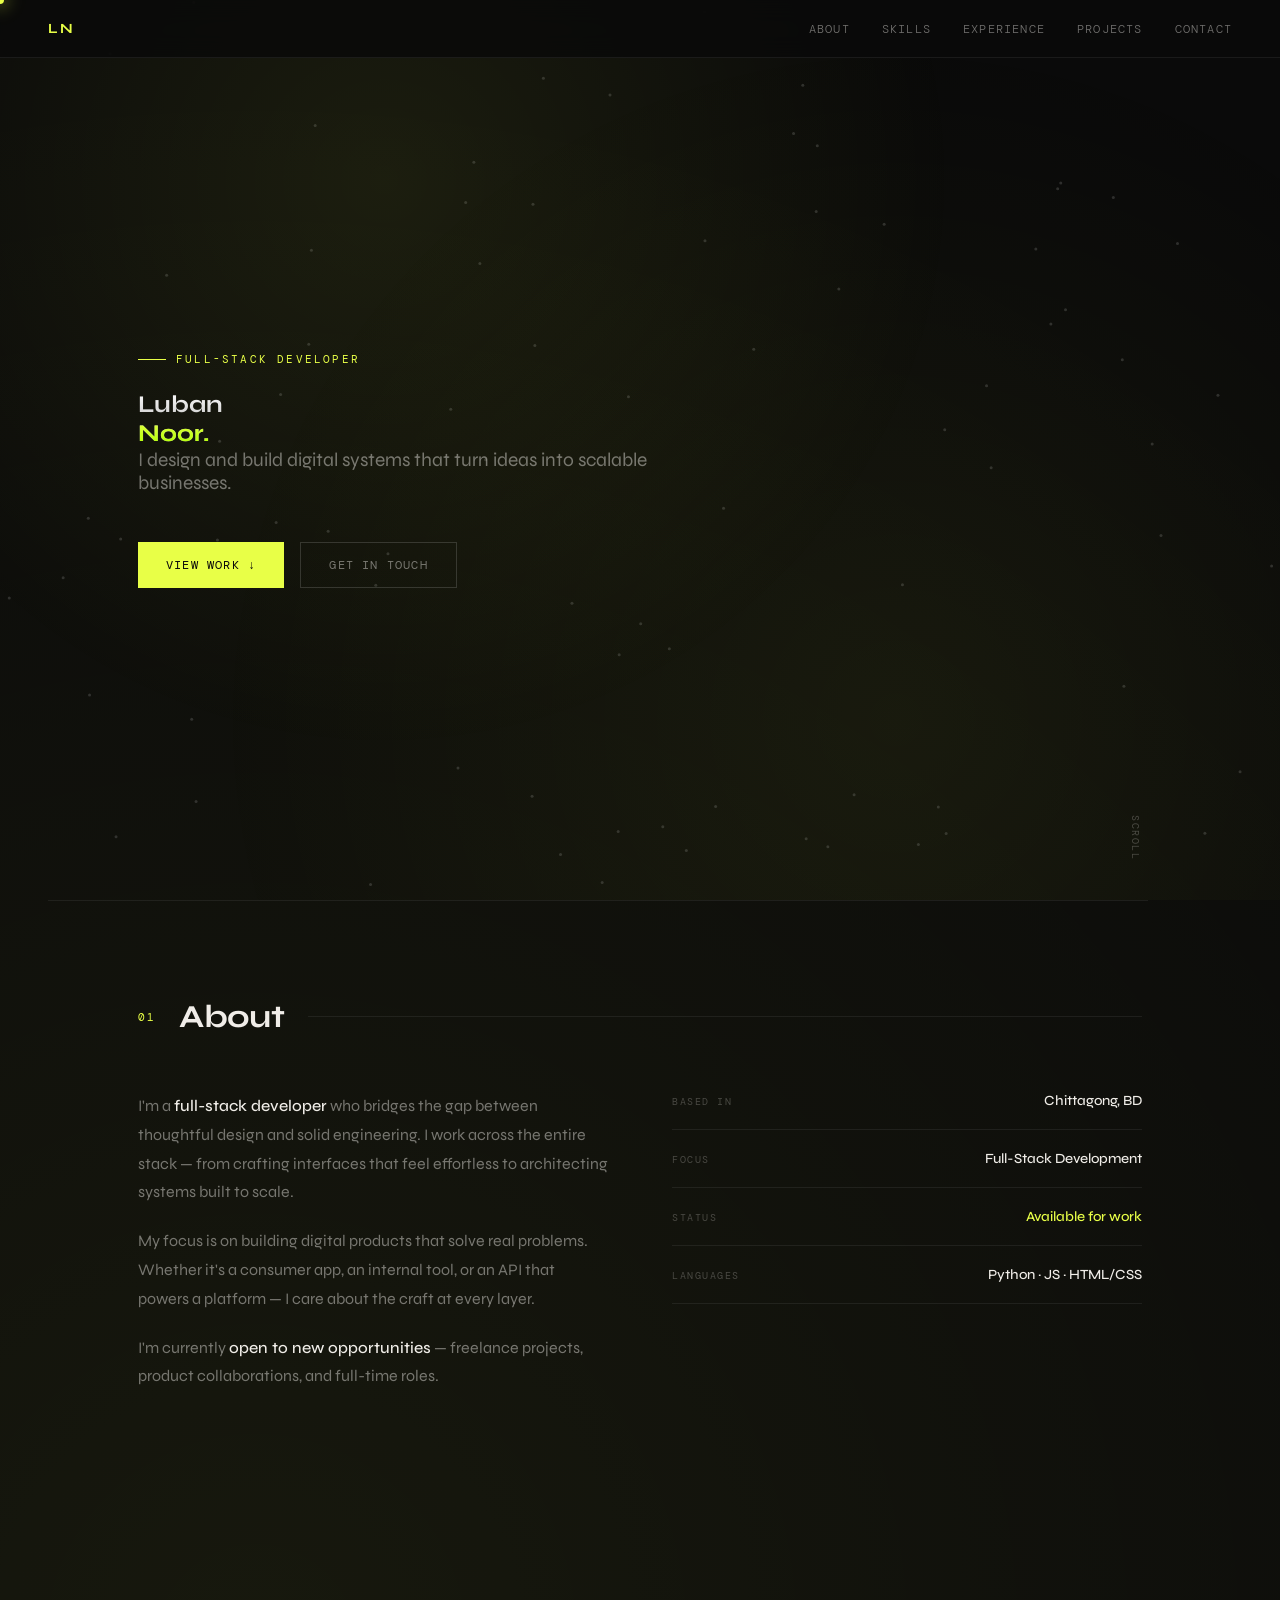
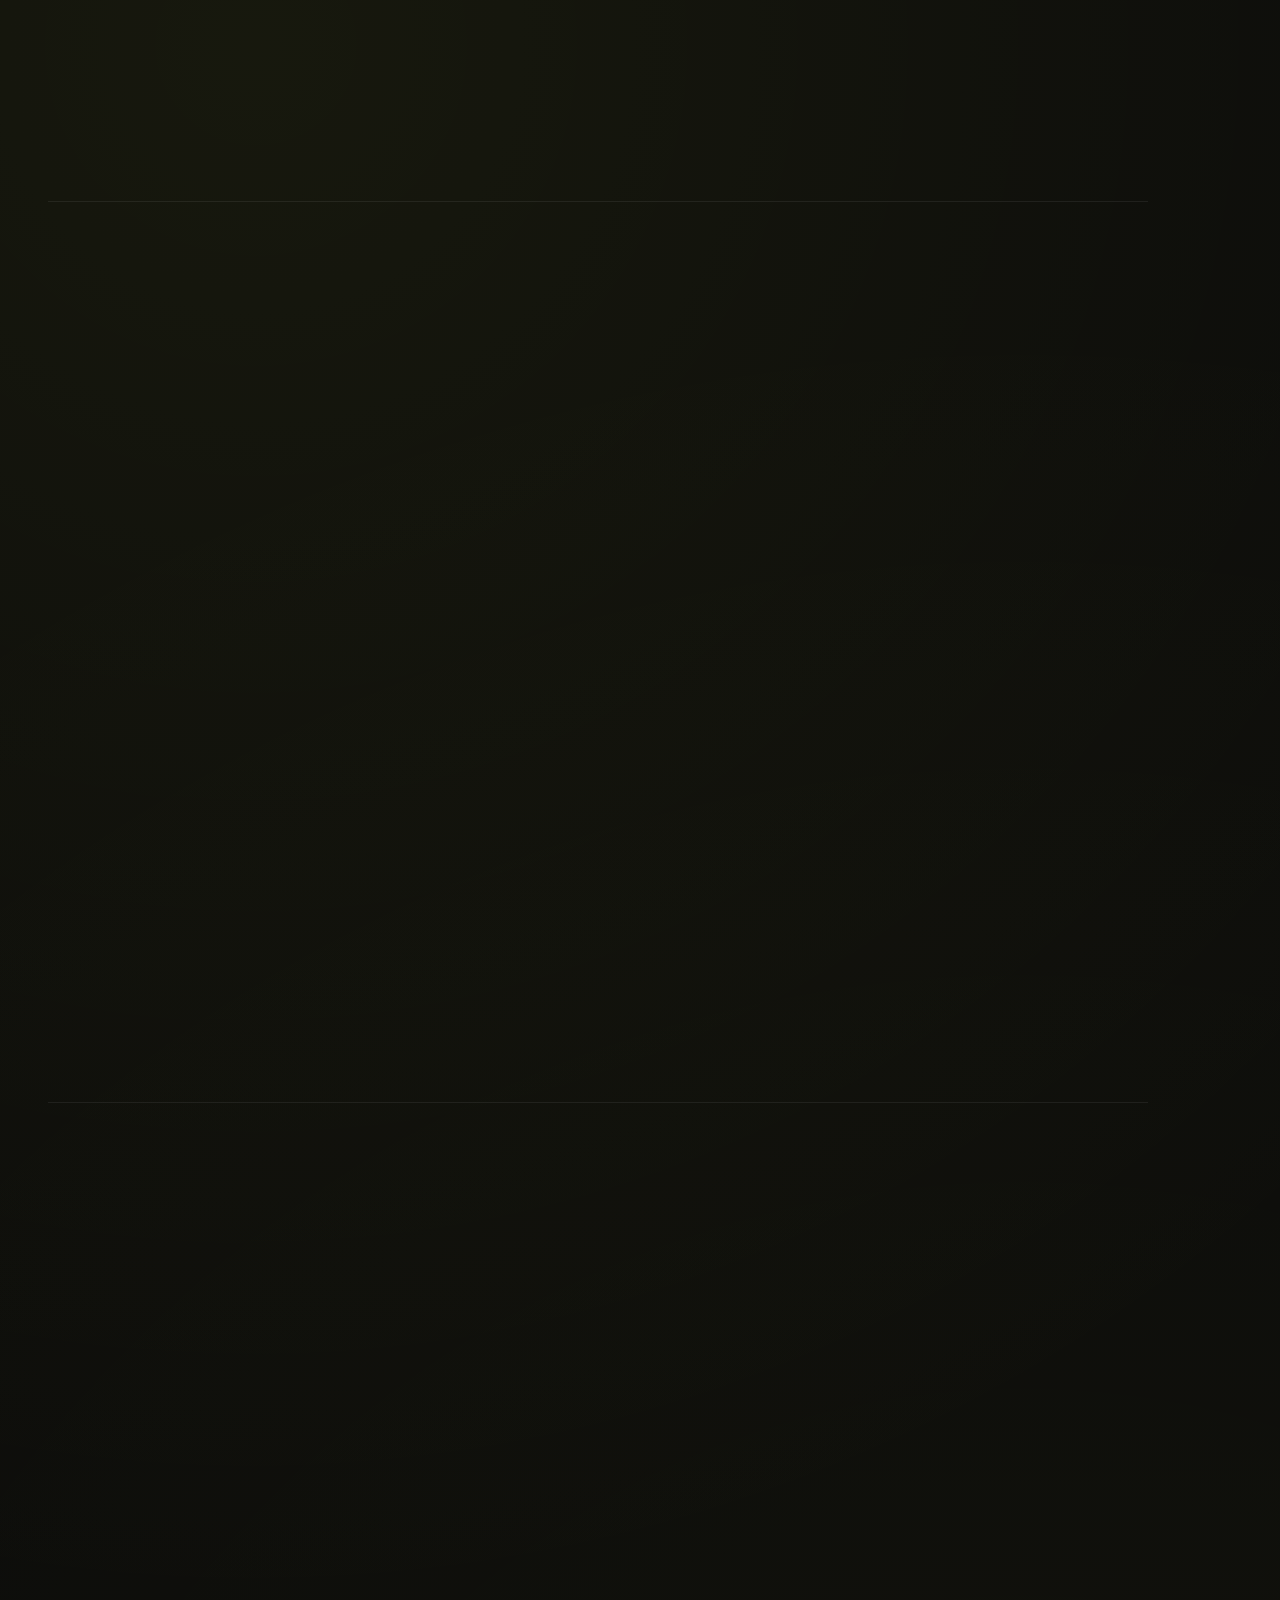
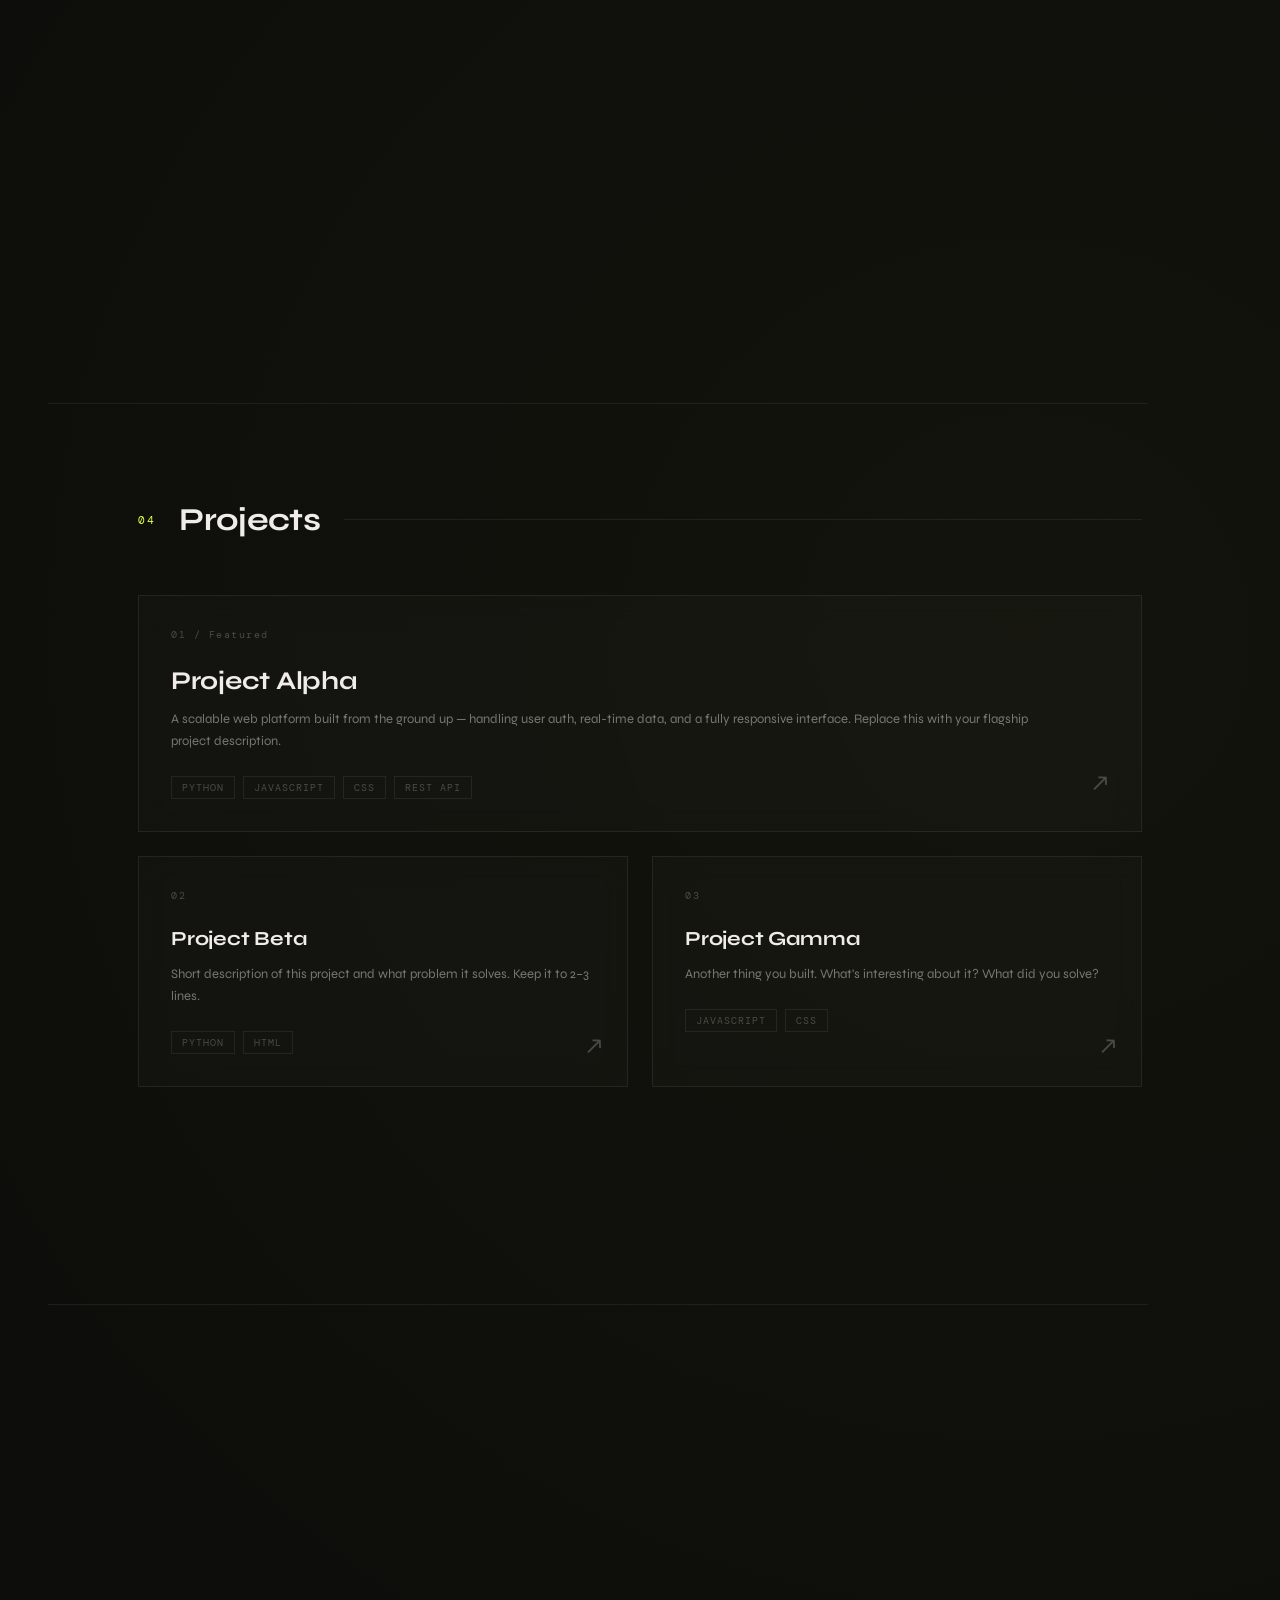
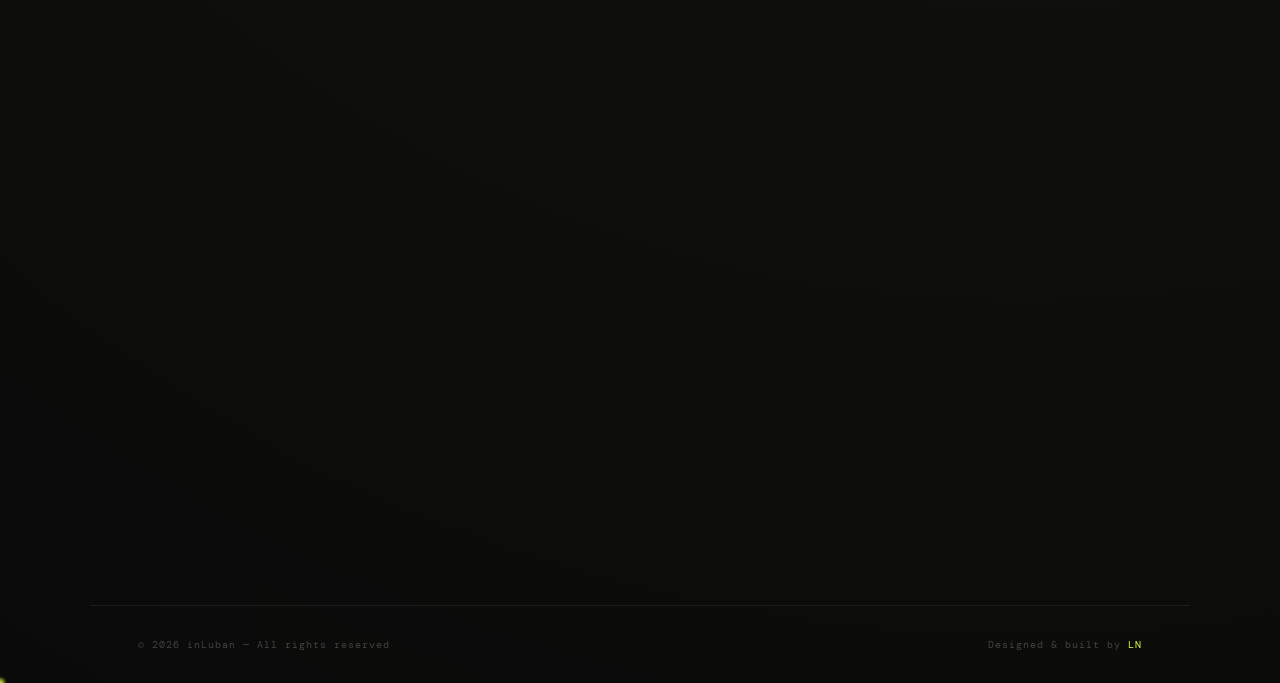
==== index.html @ 80680209 "Update index.html" ====
<!DOCTYPE html>
<html lang="en">
<head>
<meta charset="UTF-8" />
<meta name="viewport" content="width=device-width, initial-scale=1.0"/>
<title>Luban Noor — Full-Stack Developer</title>
<link href="https://fonts.googleapis.com/css2?family=Syne:wght@400;500;700;800&family=DM+Mono:wght@300;400&display=swap" rel="stylesheet"/>
<link rel="stylesheet" href="style.css"/>
</head>
<body>

<div id="loader">
<div class="loader-text">LUBAN</div>
</div>

<div class="bg-layer layer-1"></div>
<div class="bg-layer layer-2"></div>
<canvas id="bg-canvas"></canvas>

<div class="scroll-bar"></div>
 
<div class="cursor-dot" id="cursor"></div>
<div class="cursor-ring" id="cursor-ring"></div>

<audio id="hover-sound" src="hover.mp3" preload="auto"></audio>
 
<nav>
  <div class="nav-logo">LN</div>
  <div class="nav-links">
    <a href="#about">About</a>
    <a href="#skills">Skills</a>
    <a href="#experience">Experience</a>
    <a href="#projects">Projects</a>
    <a href="#contact">Contact</a>
  </div>
</nav>
 
<!-- HERO -->
<section id="hero">
  <div class="hero-tag">Full-Stack Developer</div>
  <h1 class="hero-name">Luban<br/><span>Noor.</span></h1>
  <p class="hero-bio">I design and build digital systems that turn ideas into scalable businesses.</p>
  <div class="hero-ctas">
    <a href="#projects" class="btn-primary">View Work ↓</a>
    <a href="#contact" class="btn-ghost">Get in Touch</a>
  </div>
  <div class="hero-scroll">Scroll</div>
</section>
 
<div class="divider"></div>
 
<!-- ABOUT -->
<section id="about">
  <div class="sec-header">
    <span class="sec-num">01</span>
    <h2 class="sec-title">About</h2>
    <div class="sec-line"></div>
  </div>
  <div class="about-grid">
    <div class="about-text">
      <p>I'm a <strong>full-stack developer</strong> who bridges the gap between thoughtful design and solid engineering. I work across the entire stack — from crafting interfaces that feel effortless to architecting systems built to scale.</p>
      <p>My focus is on building digital products that solve real problems. Whether it's a consumer app, an internal tool, or an API that powers a platform — I care about the craft at every layer.</p>
      <p>I'm currently <strong>open to new opportunities</strong> — freelance projects, product collaborations, and full-time roles.</p>
    </div>
    <div class="about-facts">
      <div class="fact-row">
        <span class="fact-label">Based in</span>
        <span class="fact-value">Chittagong, BD</span>
      </div>
      <div class="fact-row">
        <span class="fact-label">Focus</span>
        <span class="fact-value">Full-Stack Development</span>
      </div>
      <div class="fact-row">
        <span class="fact-label">Status</span>
        <span class="fact-value accent">Available for work</span>
      </div>
      <div class="fact-row">
        <span class="fact-label">Languages</span>
        <span class="fact-value">Python · JS · HTML/CSS</span>
      </div>
    </div>
  </div>
</section>
 
<div class="divider"></div>
 
<!-- SKILLS -->
<section id="skills">
  <div class="sec-header">
    <span class="sec-num">02</span>
    <h2 class="sec-title">Skills</h2>
    <div class="sec-line"></div>
  </div>
  <div class="skills-grid">
    <div class="skill-card">
      <div class="skill-icon">01 / lang</div>
      <div class="skill-name">Python</div>
      <div class="skill-desc">Backend systems, automation, data pipelines, APIs, scripting</div>
    </div>
    <div class="skill-card">
      <div class="skill-icon">02 / lang</div>
      <div class="skill-name">JavaScript</div>
      <div class="skill-desc">Dynamic interfaces, async logic, Node.js, browser APIs</div>
    </div>
    <div class="skill-card">
      <div class="skill-icon">03 / markup</div>
      <div class="skill-name">HTML</div>
      <div class="skill-desc">Semantic structure, accessibility, standards-compliant markup</div>
    </div>
    <div class="skill-card">
      <div class="skill-icon">04 / style</div>
      <div class="skill-name">CSS</div>
      <div class="skill-desc">Layouts, animations, responsive design, design systems</div>
    </div>
  </div>
</section>
 
<div class="divider"></div>
 
<!-- EXPERIENCE -->
<section id="experience">
  <div class="sec-header">
    <span class="sec-num">03</span>
    <h2 class="sec-title">Experience</h2>
    <div class="sec-line"></div>
  </div>
  <div class="exp-list">
    <div class="exp-item">
      <div class="exp-date">2023 — Present</div>
      <div>
        <div class="exp-role">Full-Stack Developer</div>
        <div class="exp-company">Freelance / Independent</div>
        <div class="exp-desc">Designing and building end-to-end web products for clients — from architecture and backend logic to polished front-end interfaces. Delivering scalable systems that power real businesses.</div>
      </div>
    </div>
    <div class="exp-item">
      <div class="exp-date">2024 — Present</div>
      <div>
        <div class="exp-role">Web Developer</div>
        <div class="exp-company">The Sun Gym and Billiard</div>
        <div class="exp-desc">Contributed to web application development, maintained internal tools, and improved system performance. Collaborated cross-functionally with design and product teams.</div>
      </div>
    </div>
    <div class="exp-item">
      <div class="exp-date">2023 — 2024</div>
      <div>
        <div class="exp-role">Intern — Web Development</div>
        <div class="exp-company">IT Career Solution</div>
        <div class="exp-desc">Learned the fundamentals of shipping production code. Built UI components, fixed bugs, and participated in code reviews.</div>
      </div>
    </div>
  </div>
</section>
 
<div class="divider"></div>
 
<!-- PROJECTS -->
<section id="projects">
  <div class="sec-header">
    <span class="sec-num">04</span>
    <h2 class="sec-title">Projects</h2>
    <div class="sec-line"></div>
  </div>
  <div class="projects-grid">
    <div class="project-card featured">
      <div>
        <div class="project-num">01 / Featured</div>
        <div class="project-name">Project Alpha</div>
        <div class="project-desc">A scalable web platform built from the ground up — handling user auth, real-time data, and a fully responsive interface. Replace this with your flagship project description.</div>
        <div class="project-tags">
          <span class="tag">Python</span>
          <span class="tag">JavaScript</span>
          <span class="tag">CSS</span>
          <span class="tag">REST API</span>
        </div>
      </div>
      <div class="project-arrow">↗</div>
    </div>
    <div class="project-card">
      <div class="project-num">02</div>
      <div class="project-name">Project Beta</div>
      <div class="project-desc">Short description of this project and what problem it solves. Keep it to 2–3 lines.</div>
      <div class="project-tags">
        <span class="tag">Python</span>
        <span class="tag">HTML</span>
      </div>
      <div class="project-arrow bottom-right">↗</div>
    </div>
    <div class="project-card">
      <div class="project-num">03</div>
      <div class="project-name">Project Gamma</div>
      <div class="project-desc">Another thing you built. What's interesting about it? What did you solve?</div>
      <div class="project-tags">
        <span class="tag">JavaScript</span>
        <span class="tag">CSS</span>
      </div>
      <div class="project-arrow bottom-right">↗</div>
    </div>
  </div>
</section>
 
<div class="divider"></div>
 
<!-- CONTACT -->
<section id="contact">
  <div class="sec-header">
    <span class="sec-num">05</span>
    <h2 class="sec-title">Contact</h2>
    <div class="sec-line"></div>
  </div>
  <div class="contact-inner">
    <div class="contact-heading">
      Let's build<br/>something<br/><span>real.</span>
    </div>
    <div class="contact-links">
      <a href="mailto:luban@email.com" class="contact-link">
        <div>
          <div class="contact-link-label">Email</div>
          <div class="contact-link-val">lubanmac@gmail.com</div>
        </div>
        <span class="contact-link-arrow">↗</span>
      </a>
      <a href="#" class="contact-link">
        <div>
          <div class="contact-link-label">GitHub</div>
          <div class="contact-link-val">github.com/imluban</div>
        </div>
        <span class="contact-link-arrow">↗</span>
      </a>
      <a href="#" class="contact-link">
        <div>
          <div class="contact-link-label">LinkedIn</div>
          <div class="contact-link-val">linkedin.com/in/lubannoor</div>
        </div>
        <span class="contact-link-arrow">↗</span>
      </a>
    </div>
  </div>
</section>
 
<footer>
  <div class="footer-copy">© 2026 inLuban — All rights reserved</div>
  <div class="footer-right">Designed & built by <span>LN</span></div>
</footer>

 <script src="script.js"></script>
 
</body>
</html>
---- style.css ----
/* ============================================================
   LUBAN NOOR — PORTFOLIO STYLESHEET
   Link this file as: <link rel="stylesheet" href="style.css"/>
   ============================================================ */
 
/* ROOT VARIABLES */
:root {
  --bg: #0a0a0a;
  --surface: #111111;
  --border: rgba(255, 255, 255, 0.07);
  --border-bright: rgba(255, 255, 255, 0.15);
  --accent: #e8ff47;
  --accent-dim: rgba(232, 255, 71, 0.12);
  --text: #f0ede8;
  --text-muted: rgba(240, 237, 232, 0.45);
  --text-dim: rgba(240, 237, 232, 0.25);
}
 
/* RESET */
*, *::before, *::after {
  box-sizing: border-box;
  margin: 0;
  padding: 0;
}
 
html {
  scroll-behavior: smooth;
  scroll-snap-type: y mandatory;
}

section {
  scroll-snap-align: start;
  min-height: 100vh;
}

body::before {
  content: '';
  position: fixed;
  inset: 0;
  background: url('https://grainy-gradients.vercel.app/noise.svg');
  opacity: 0.04;
  pointer-events: none;
  z-index: 1;
}
 
body {
  background: radial-gradient(circle at 20% 30%, rgba(232,255,71,0.06), transparent 40%),
              radial-gradient(circle at 80% 70%, rgba(232,255,71,0.04), transparent 50%),
              #0a0a0a;
  color: var(--text);
  font-family: 'Syne', sans-serif;
  font-size: 16px;
  min-height: 100vh;
  overflow-x: hidden;
}

.bg-layer {
  position: fixed;
  inset: 0;
  pointer-events: none;
  z-index: 0;
}

.layer-1 {
  background: radial-gradient(circle at 30% 20%, rgba(232,255,71,0.08), transparent 50%);
}

.layer-2 {
  background: radial-gradient(circle at 70% 80%, rgba(232,255,71,0.05), transparent 60%);
}

#bg-canvas {
  position: fixed;
  top: 0;
  left: 0;
  width: 100%;
  height: 100%;
  z-index: -1;
}
 
/* ============================================================
   NAVIGATION
   ============================================================ */
nav {
  position: fixed;
  top: 0; left: 0; right: 0;
  z-index: 100;
  display: flex;
  justify-content: space-between;
  align-items: center;
  padding: 1.25rem 3rem;
  border-bottom: 1px solid var(--border);
  background: rgba(10, 10, 10, 0.85);
  backdrop-filter: blur(12px);
}
 
.nav-logo {
  font-size: 14px;
  font-weight: 700;
  letter-spacing: 0.12em;
  text-transform: uppercase;
  color: var(--accent);
}
 
.nav-links {
  display: flex;
  gap: 2rem;
}
 
.nav-links a {
  font-family: 'DM Mono', monospace;
  font-size: 12px;
  font-weight: 300;
  letter-spacing: 0.1em;
  color: var(--text-muted);
  text-decoration: none;
  text-transform: uppercase;
  transition: color 0.2s;
}
 
.nav-links a:hover {
  color: var(--text);
}
 
/* ============================================================
   LAYOUT UTILITIES
   ============================================================ */
section {
  max-width: 1100px;
  margin: 0 auto;
  padding: 0 3rem;
}
 
.divider {
  max-width: 1100px;
  margin: 0 auto;
  height: 1px;
  background: var(--border);
  margin-left: 3rem;
  margin-right: 3rem;
}
 
/* ============================================================
   SECTION HEADERS
   ============================================================ */
.sec-header {
  display: flex;
  align-items: center;
  gap: 1.5rem;
  margin-bottom: 3.5rem;
  padding-top: 6rem;
}
 
.sec-num {
  font-family: 'DM Mono', monospace;
  font-size: 11px;
  color: var(--accent);
  letter-spacing: 0.15em;
}
 
.sec-title {
  font-size: 2rem;
  font-weight: 700;
  letter-spacing: -0.02em;
}
 
.sec-line {
  flex: 1;
  height: 1px;
  background: var(--border);
}
 
/* ============================================================
   HERO
   ============================================================ */
#hero {
  padding-top: 140px;
  padding-bottom: 100px;
  min-height: 100vh;
  display: flex;
  flex-direction: column;
  justify-content: center;
  position: relative;
  animation: heroFloat 6s ease-in-out infinite;
}
@keyframes heroFloat {
  0%, 100% { transform: translateY(0); }
  50% { transform: translateY(-10px); }
}
 
.hero-tag {
  font-family: 'DM Mono', monospace;
  font-size: 11px;
  letter-spacing: 0.2em;
  color: var(--accent);
  text-transform: uppercase;
  margin-bottom: 1.5rem;
  display: flex;
  align-items: center;
  gap: 10px;
}
 
.hero-tag::before {
  content: '';
  display: inline-block;
  width: 28px;
  height: 1px;
  background: var(--accent);
}
 
.hero-name {
  background: linear-gradient(180deg, #ffffff 0%, #999999 100%);
  -webkit-background-clip: text;
  -webkit-text-fill-color: transparent;
}

.hero-name span {
  background: linear-gradient(180deg, var(--accent), #aaff00);
  -webkit-background-clip: text;
  -webkit-text-fill-color: transparent;
}
 
.hero-bio {
  font-size: clamp(1rem, 2vw, 1.2rem);
  color: var(--text-muted);
  max-width: 540px;
  font-weight: 400;
  margin-bottom: 3rem;
}
 
.hero-ctas {
  display: flex;
  gap: 1rem;
  flex-wrap: wrap;
}
 
.btn-primary {
  display: inline-flex;
  align-items: center;
  gap: 8px;
  background: var(--accent);
  color: #0a0a0a;
  font-family: 'DM Mono', monospace;
  font-size: 12px;
  font-weight: 400;
  letter-spacing: 0.1em;
  text-transform: uppercase;
  text-decoration: none;
  padding: 0.85rem 1.75rem;
  border: none;
  cursor: pointer;
  transition: opacity 0.2s;
  position: relative;
  overflow: hidden;
}

.btn-primary::before {
  content: '';
  position: absolute;
  inset: 0;
  background: linear-gradient(120deg, transparent, rgba(255,255,255,0.4), transparent);
  transform: translateX(-100%);
  transition: transform 0.4s ease;
}

.btn-primary:hover::before {
  transform: translateX(100%);
}
 
.btn-primary:hover {
  opacity: 0.88;
  transform: scale(1.05);
}
 
.btn-ghost {
  display: inline-flex;
  align-items: center;
  gap: 8px;
  background: transparent;
  color: var(--text-muted);
  font-family: 'DM Mono', monospace;
  font-size: 12px;
  letter-spacing: 0.1em;
  text-transform: uppercase;
  text-decoration: none;
  padding: 0.85rem 1.75rem;
  border: 1px solid var(--border-bright);
  cursor: pointer;
  transition: all 0.2s;
}
 
.btn-ghost:hover {
  color: var(--text);
  border-color: rgba(255, 255, 255, 0.3);
  transform: scale(1.05);
}
 
.hero-scroll {
  position: absolute;
  bottom: 2.5rem;
  right: 3rem;
  font-family: 'DM Mono', monospace;
  font-size: 10px;
  letter-spacing: 0.15em;
  text-transform: uppercase;
  color: var(--text-dim);
  writing-mode: vertical-rl;
}

.scroll-bar {
  position: fixed;
  top: 0;
  left: 0;
  height: 2px;
  width: 0%;
  background: var(--accent);
  z-index: 9999;
}
 
/* ============================================================
   ABOUT
   ============================================================ */
#about {
  padding-bottom: 6rem;
}
 
.about-grid {
  display: grid;
  grid-template-columns: 1fr 1fr;
  gap: 4rem;
  align-items: start;
}
 
.about-text p {
  color: var(--text-muted);
  font-size: 1rem;
  margin-bottom: 1.25rem;
  line-height: 1.8;
}
 
.about-text p strong {
  color: var(--text);
  font-weight: 500;
}
 
.about-facts {
  display: flex;
  flex-direction: column;
  gap: 1.25rem;
}
 
.fact-row {
  display: flex;
  justify-content: space-between;
  align-items: baseline;
  padding-bottom: 1.25rem;
  border-bottom: 1px solid var(--border);
}
 
.fact-label {
  font-family: 'DM Mono', monospace;
  font-size: 10px;
  letter-spacing: 0.15em;
  text-transform: uppercase;
  color: var(--text-dim);
}
 
.fact-value {
  font-size: 14px;
  font-weight: 500;
  color: var(--text);
}
 
.fact-value.accent {
  color: var(--accent);
}
 
/* ============================================================
   SKILLS
   ============================================================ */
#skills {
  padding-bottom: 6rem;
}
 
.skills-grid {
  display: grid;
  grid-template-columns: repeat(auto-fit, minmax(200px, 1fr));
  gap: 1px;
  border: 1px solid var(--border);
}
 
.skill-card {
  padding: 2rem 1.75rem;
  background: rgba(255, 255, 255, 0.02);
  backdrop-filter: blur(12px);
  border: 1px solid rgba(255,255,255,0.08);
  position: relative;
  overflow: hidden;
  transition: background 0.25s;
}
 
.skill-card::before {
  content: '';
  position: absolute;
  top: 0; left: 0; right: 0;
  height: 2px;
  background: var(--accent);
  transform: scaleX(0);
  transform-origin: left;
  transition: transform 0.3s ease;
}
 
.skill-card:hover {
  background: #161616;
}
 
.skill-card:hover::before {
  transform: scaleX(1);
}
 
.skill-icon {
  font-family: 'DM Mono', monospace;
  font-size: 10px;
  letter-spacing: 0.2em;
  color: var(--accent);
  text-transform: uppercase;
  margin-bottom: 1rem;
}
 
.skill-name {
  font-size: 1.1rem;
  font-weight: 700;
  margin-bottom: 0.5rem;
}
 
.skill-desc {
  font-size: 12px;
  color: var(--text-muted);
  font-family: 'DM Mono', monospace;
  font-weight: 300;
  line-height: 1.6;
}
 
/* ============================================================
   EXPERIENCE
   ============================================================ */
#experience {
  padding-bottom: 6rem;
}
 
.exp-list {
  display: flex;
  flex-direction: column;
}
 
.exp-item {
  display: grid;
  grid-template-columns: 160px 1fr;
  gap: 2rem;
  padding: 2rem 0;
  border-bottom: 1px solid var(--border);
}
 
.exp-item:first-child {
  border-top: 1px solid var(--border);
}
 
.exp-date {
  font-family: 'DM Mono', monospace;
  font-size: 11px;
  color: var(--text-dim);
  letter-spacing: 0.08em;
  padding-top: 4px;
}
 
.exp-role {
  font-size: 1.05rem;
  font-weight: 700;
  margin-bottom: 0.25rem;
}
 
.exp-company {
  font-family: 'DM Mono', monospace;
  font-size: 11px;
  color: var(--accent);
  letter-spacing: 0.1em;
  text-transform: uppercase;
  margin-bottom: 0.75rem;
}
 
.exp-desc {
  font-size: 14px;
  color: var(--text-muted);
  line-height: 1.7;
  max-width: 600px;
}
 
/* ============================================================
   PROJECTS
   ============================================================ */
#projects {
  padding-bottom: 6rem;
}
 
.projects-grid {
  display: grid;
  grid-template-columns: 1fr 1fr;
  gap: 1.5rem;
}
 
.project-card {
  background: rgba(255, 255, 255, 0.02);
  backdrop-filter: blur(12px);
  border: 1px solid rgba(255,255,255,0.08);
  border: 1px solid var(--border);
  padding: 2rem;
  position: relative;
  overflow: hidden;
  transition: border-color 0.25s, transform 0.25s;
  cursor: pointer;
}
 
.project-card:hover {
  border-color: var(--border-bright);
  transform: translateY(-2px);
}
 
.project-card.featured {
  grid-column: span 2;
  display: grid;
  grid-template-columns: 1fr auto;
  gap: 2rem;
  align-items: center;
}
 
.project-num {
  font-family: 'DM Mono', monospace;
  font-size: 10px;
  color: var(--text-dim);
  letter-spacing: 0.15em;
  margin-bottom: 1.5rem;
}
 
.project-name {
  font-size: 1.25rem;
  font-weight: 700;
  margin-bottom: 0.75rem;
  letter-spacing: -0.01em;
}
 
.project-card.featured .project-name {
  font-size: 1.6rem;
}
 
.project-desc {
  font-size: 13px;
  color: var(--text-muted);
  line-height: 1.7;
  margin-bottom: 1.5rem;
}
 
.project-tags {
  display: flex;
  gap: 8px;
  flex-wrap: wrap;
}
 
.tag {
  font-family: 'DM Mono', monospace;
  font-size: 10px;
  letter-spacing: 0.1em;
  text-transform: uppercase;
  color: var(--text-dim);
  border: 1px solid var(--border);
  padding: 4px 10px;
}
 
.project-arrow {
  font-size: 1.5rem;
  color: var(--text-dim);
  align-self: flex-end;
  transition: color 0.2s, transform 0.2s;
}
 
.project-arrow.bottom-right {
  position: absolute;
  bottom: 1.5rem;
  right: 1.5rem;
}
 
.project-card:hover .project-arrow {
  color: var(--accent);
  transform: translate(3px, -3px);
}

.project-card::after,
.skill-card::after {
  content: '';
  position: absolute;
  inset: 0;
  border-radius: inherit;
  pointer-events: none;
  background: linear-gradient(120deg, transparent, rgba(232,255,71,0.15), transparent);
  opacity: 0;
  transition: opacity 0.3s ease;
}

.project-card:hover::after,
.skill-card:hover::after {
  opacity: 1;
}
 
/* ============================================================
   CONTACT
   ============================================================ */
#contact {
  padding-bottom: 8rem;
}
 
.contact-inner {
  border: 1px solid var(--border);
  padding: 4rem;
  display: grid;
  grid-template-columns: 1fr 1fr;
  gap: 3rem;
  align-items: center;
  background: rgba(255, 255, 255, 0.02);
  backdrop-filter: blur(12px);
  border: 1px solid rgba(255,255,255,0.08);
}
 
.contact-heading {
  font-size: clamp(2rem, 4vw, 3.5rem);
  font-weight: 800;
  letter-spacing: -0.03em;
  line-height: 1.1;
}
 
.contact-heading span {
  color: var(--accent);
}
 
.contact-links {
  display: flex;
  flex-direction: column;
  gap: 1rem;
}
 
.contact-link {
  display: flex;
  justify-content: space-between;
  align-items: center;
  padding: 1rem 1.25rem;
  border: 1px solid var(--border);
  text-decoration: none;
  color: var(--text-muted);
  transition: all 0.2s;
}
 
.contact-link:hover {
  border-color: var(--border-bright);
  color: var(--text);
  background: rgba(255, 255, 255, 0.03);
}
 
.contact-link-label {
  font-family: 'DM Mono', monospace;
  font-size: 10px;
  letter-spacing: 0.15em;
  text-transform: uppercase;
  color: var(--text-dim);
}
 
.contact-link-val {
  font-size: 14px;
  font-weight: 500;
  color: var(--text-muted);
}
 
.contact-link:hover .contact-link-val {
  color: var(--text);
}
 
.contact-link-arrow {
  font-size: 14px;
  color: var(--text-dim);
}
 
.contact-link:hover .contact-link-arrow {
  color: var(--accent);
}

.project-card,
.skill-card,
.contact-link {
  transition: transform 0.25s ease, box-shadow 0.25s ease;
}

.project-card:hover,
.skill-card:hover {
  transform: translateY(-6px) scale(1.01);
  box-shadow: 0 20px 40px rgba(0,0,0,0.4);
}
 
/* ============================================================
   FOOTER
   ============================================================ */
footer {
  max-width: 1100px;
  margin: 0 auto;
  padding: 2rem 3rem;
  display: flex;
  justify-content: space-between;
  align-items: center;
  border-top: 1px solid var(--border);
}
 
.footer-copy {
  font-family: 'DM Mono', monospace;
  font-size: 10px;
  letter-spacing: 0.1em;
  color: var(--text-dim);
}
 
.footer-right {
  font-family: 'DM Mono', monospace;
  font-size: 10px;
  letter-spacing: 0.1em;
  color: var(--text-dim);
}
 
.footer-right span {
  color: var(--accent);
}
 
/* ============================================================
   CURSOR DOT
   ============================================================ */
/* MAIN DOT */
.cursor-dot {
  position: fixed;
  width: 8px;
  height: 8px;
  background: var(--accent);
  border-radius: 50%;
  pointer-events: none;
  z-index: 10000;
  transform: translate(-50%, -50%);
}

/* GLOW RING */
.cursor-ring {
  position: fixed;
  width: 40px;
  height: 40px;
  border-radius: 50%;
  pointer-events: none;
  z-index: 9999;
  transform: translate(-50%, -50%);
  background: radial-gradient(circle, rgba(232,255,71,0.25) 0%, rgba(232,255,71,0.05) 40%, transparent 70%);
  filter: blur(6px);
  transition: transform 0.15s ease, opacity 0.2s ease;
}

/* TRAIL DOTS */
.cursor-trail {
  position: fixed;
  width: 6px;
  height: 6px;
  background: rgba(232,255,71,0.4);
  border-radius: 50%;
  pointer-events: none;
  z-index: 9998;
  transform: translate(-50%, -50%);
  filter: blur(2px);
}

/* HOVER STATE */
.cursor-hover .cursor-ring {
  transform: translate(-50%, -50%) scale(1.8);
  opacity: 0.9;
}

.cursor-hover .cursor-dot {
  transform: translate(-50%, -50%) scale(1.5);
}
 
/* ============================================================
   RESPONSIVE
   ============================================================ */
@media (max-width: 768px) {
  nav {
    padding: 1rem 1.5rem;
  }
 
  section {
    padding: 0 1.5rem;
  }
 
  .divider {
    margin-left: 1.5rem;
    margin-right: 1.5rem;
  }
 
  .about-grid {
    grid-template-columns: 1fr;
    gap: 2rem;
  }
 
  .skills-grid {
    grid-template-columns: 1fr 1fr;
  }
 
  .exp-item {
    grid-template-columns: 1fr;
    gap: 0.5rem;
  }
 
  .projects-grid {
    grid-template-columns: 1fr;
  }
 
  .project-card.featured {
    grid-column: span 1;
    grid-template-columns: 1fr;
  }
 
  .contact-inner {
    grid-template-columns: 1fr;
    padding: 2rem;
  }
 
  footer {
    flex-direction: column;
    gap: 0.5rem;
    text-align: center;
  }
 
  @keyframes bounceArrow {
    0%, 20%, 50%, 80%, 100% { transform: translateY(0); }
    40% { transform: translateY(-6px); }
    60% { transform: translateY(-3px); }
  }

  .hero-scroll {
    animation: bounceArrow 2s infinite;
  }

  .hero-scroll:hover {
    color: var(--accent);
    text-shadow: 0 0 8px var(--accent);
  }
}
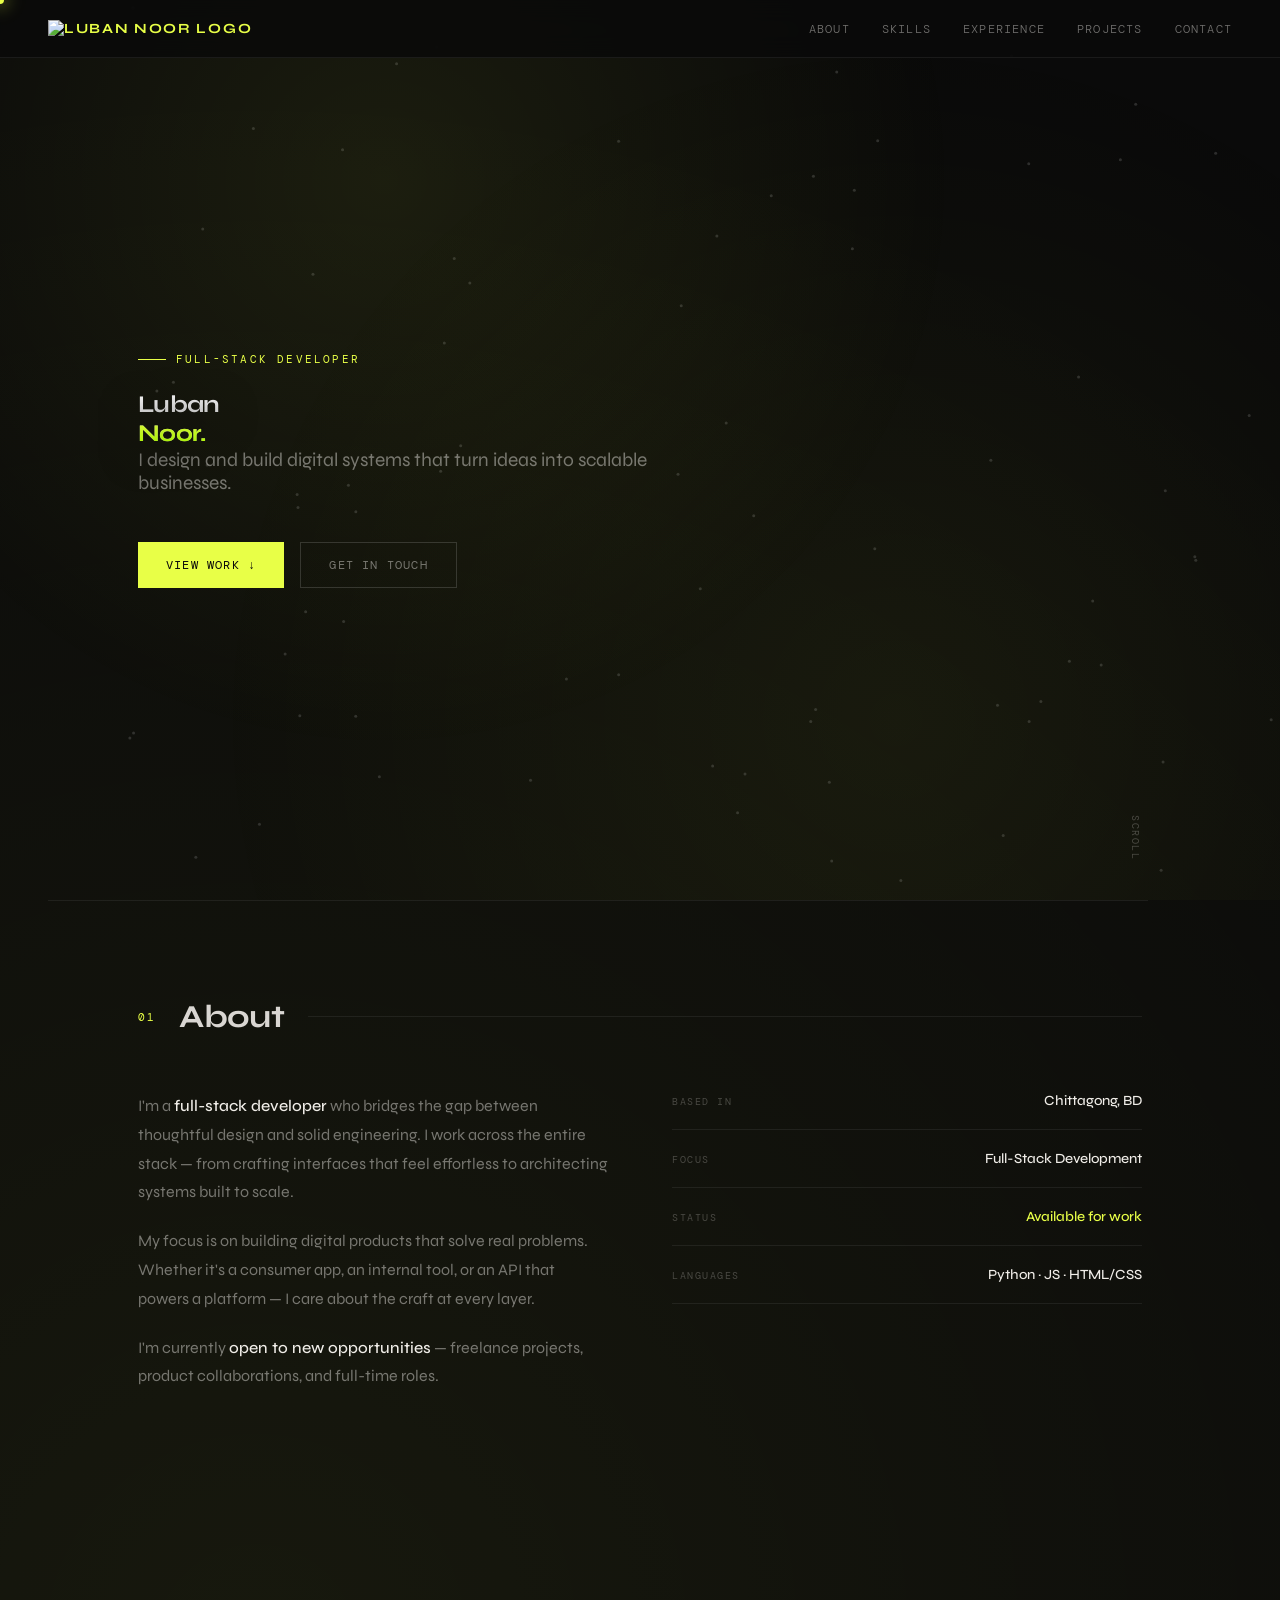
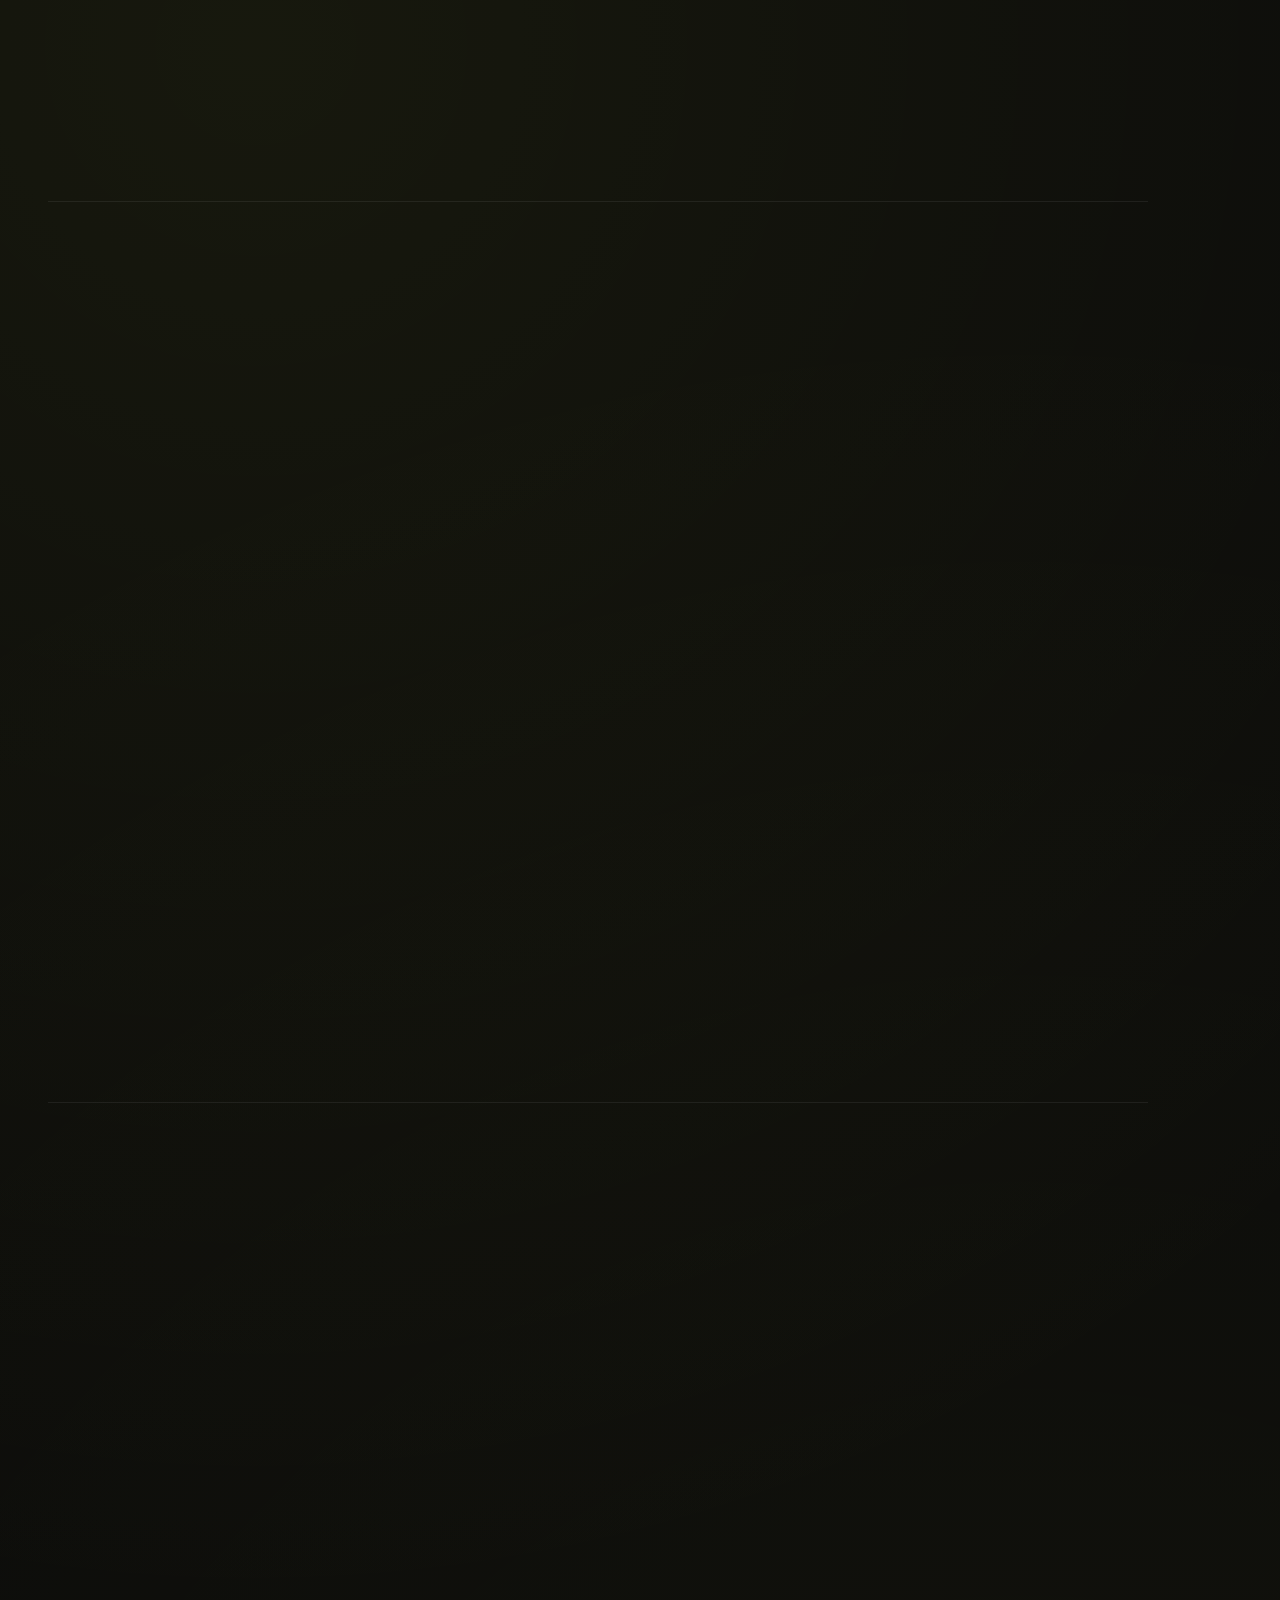
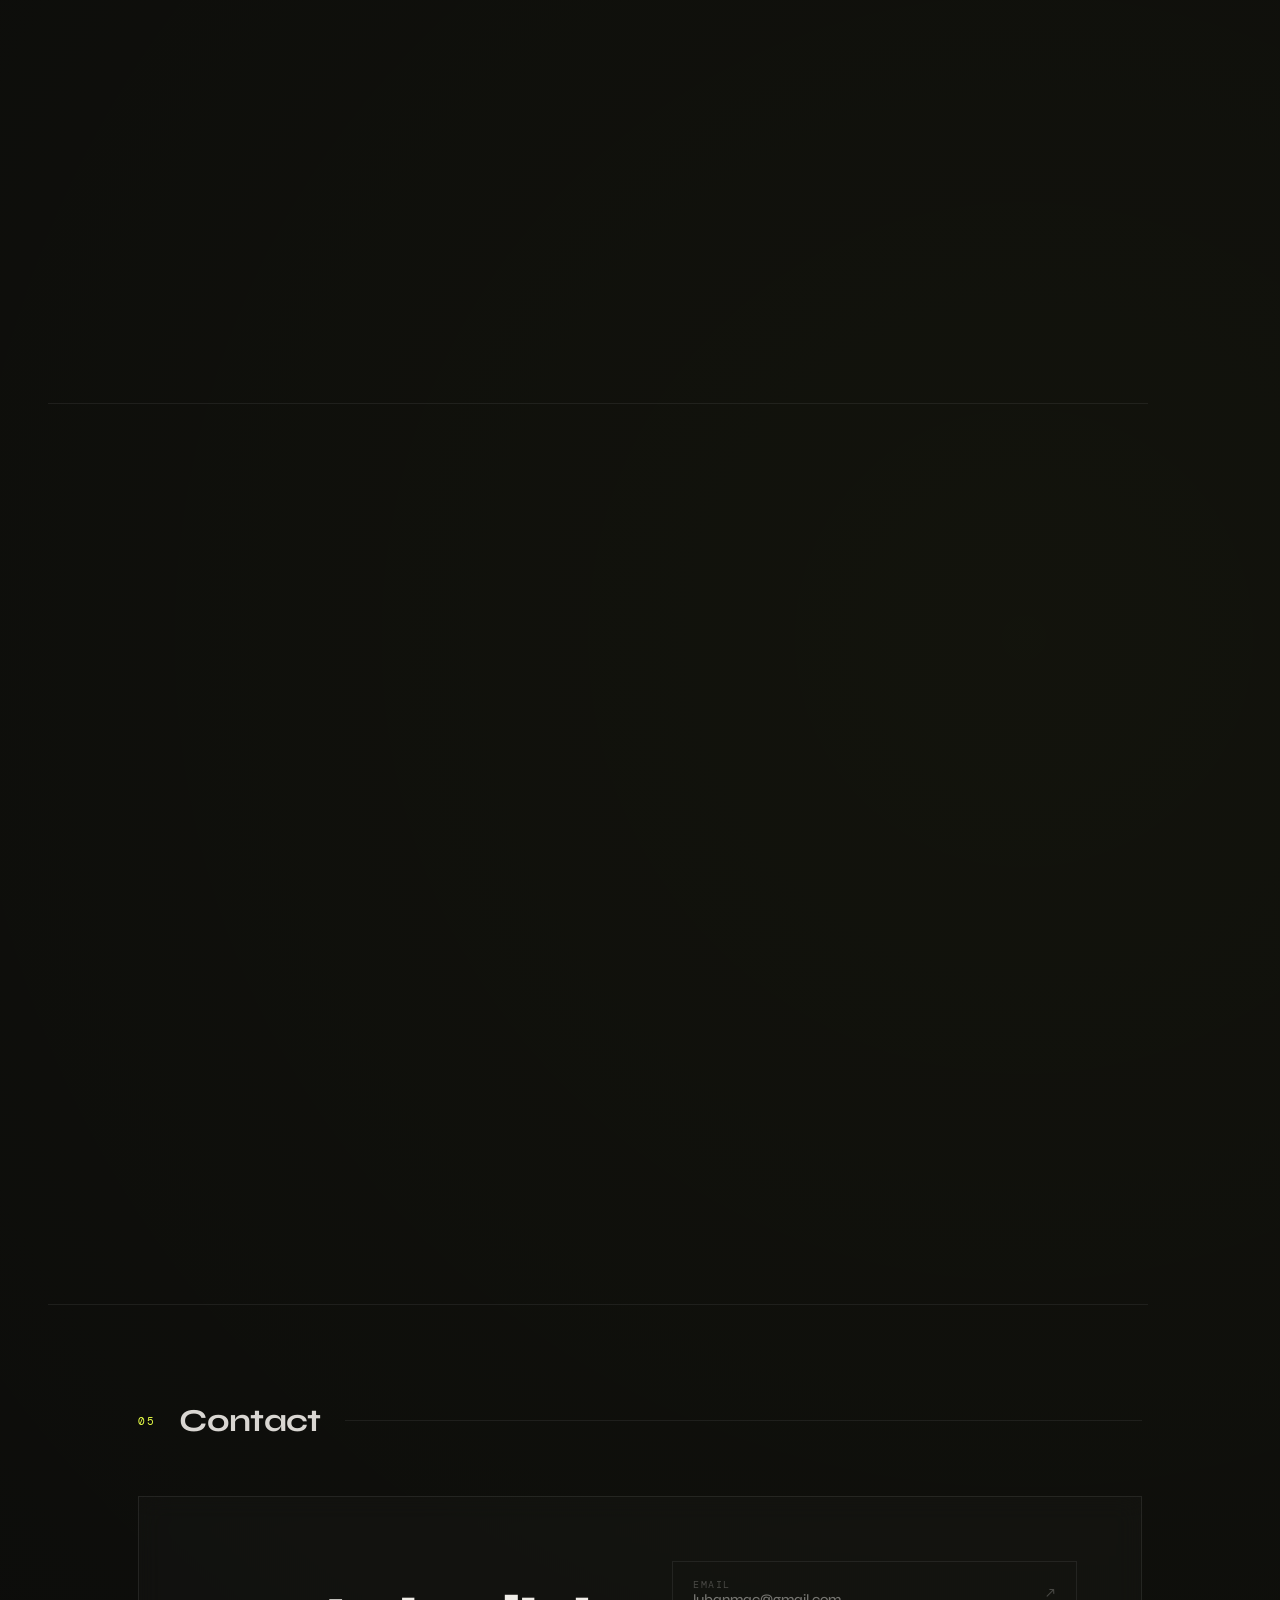
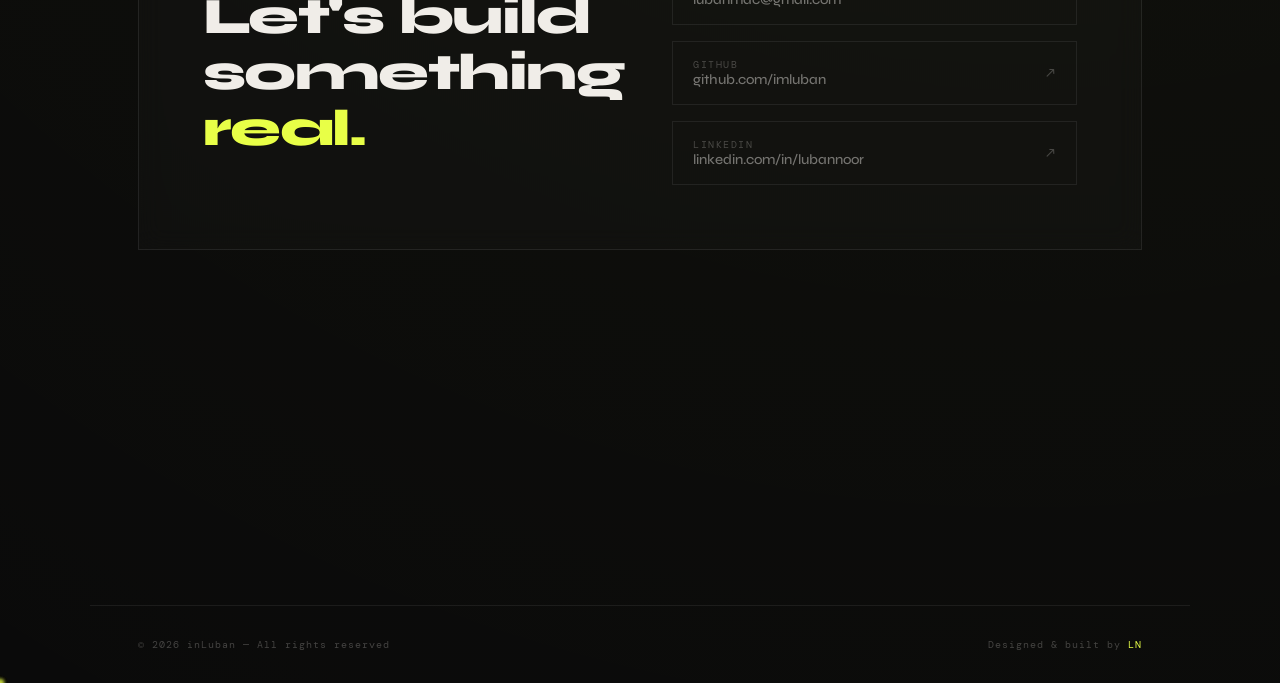
==== commit af3499e2: "Update index.html" ====
--- a/index.html
+++ b/index.html
@@ -10,7 +10,10 @@
 <body>
 
 <div id="loader">
-<div class="loader-text">LUBAN</div>
+  <div class="loader-content">
+    <img src="logo22.png" alt="Luban Logo" class="loader-logo" />
+    <div class="loader-bar"></div>
+  </div>
 </div>
 
 <div class="bg-layer layer-1"></div>
@@ -25,7 +28,9 @@
 <audio id="hover-sound" src="hover.mp3" preload="auto"></audio>
  
 <nav>
-  <div class="nav-logo">LN</div>
+  <div class="nav-logo">
+  <img src="logo22.png" alt="Luban Noor Logo">
+</div>
   <div class="nav-links">
     <a href="#about">About</a>
     <a href="#skills">Skills</a>
--- a/style.css
+++ b/style.css
@@ -22,6 +22,28 @@
   margin: 0;
   padding: 0;
 }
+
+#loader {
+  position: fixed;
+  inset: 0;
+  background: #0a0a0a;
+  display: flex;
+  align-items: center;
+  justify-content: center;
+  z-index: 99999;
+}
+
+.loader-text {
+  font-size: 2rem;
+  letter-spacing: 0.5em;
+  color: var(--accent);
+  animation: pulse 1.5s infinite;
+}
+
+@keyframes pulse {
+  0%, 100% { opacity: 0.3; }
+  50% { opacity: 1; }
+}
  
 html {
   scroll-behavior: smooth;
@@ -54,6 +76,11 @@
   overflow-x: hidden;
 }
 
+::selection {
+  background: var(--accent);
+  color: #000;
+}
+
 .bg-layer {
   position: fixed;
   inset: 0;
@@ -139,6 +166,18 @@
   margin-left: 3rem;
   margin-right: 3rem;
 }
+
+h1, h2, h3 {
+  letter-spacing: -0.03em;
+}
+
+.sec-title {
+  opacity: 0.9;
+}
+
+.hero-name {
+  text-shadow: 0 10px 40px rgba(0,0,0,0.6);
+}
  
 /* ============================================================
    SECTION HEADERS
@@ -293,6 +332,16 @@
   color: var(--text);
   border-color: rgba(255, 255, 255, 0.3);
   transform: scale(1.05);
+}
+
+a, button {
+  position: relative;
+  transition: transform 0.15s ease, opacity 0.15s ease;
+}
+
+a:active, button:active {
+  transform: scale(0.96);
+  opacity: 0.8;
 }
  
 .hero-scroll {
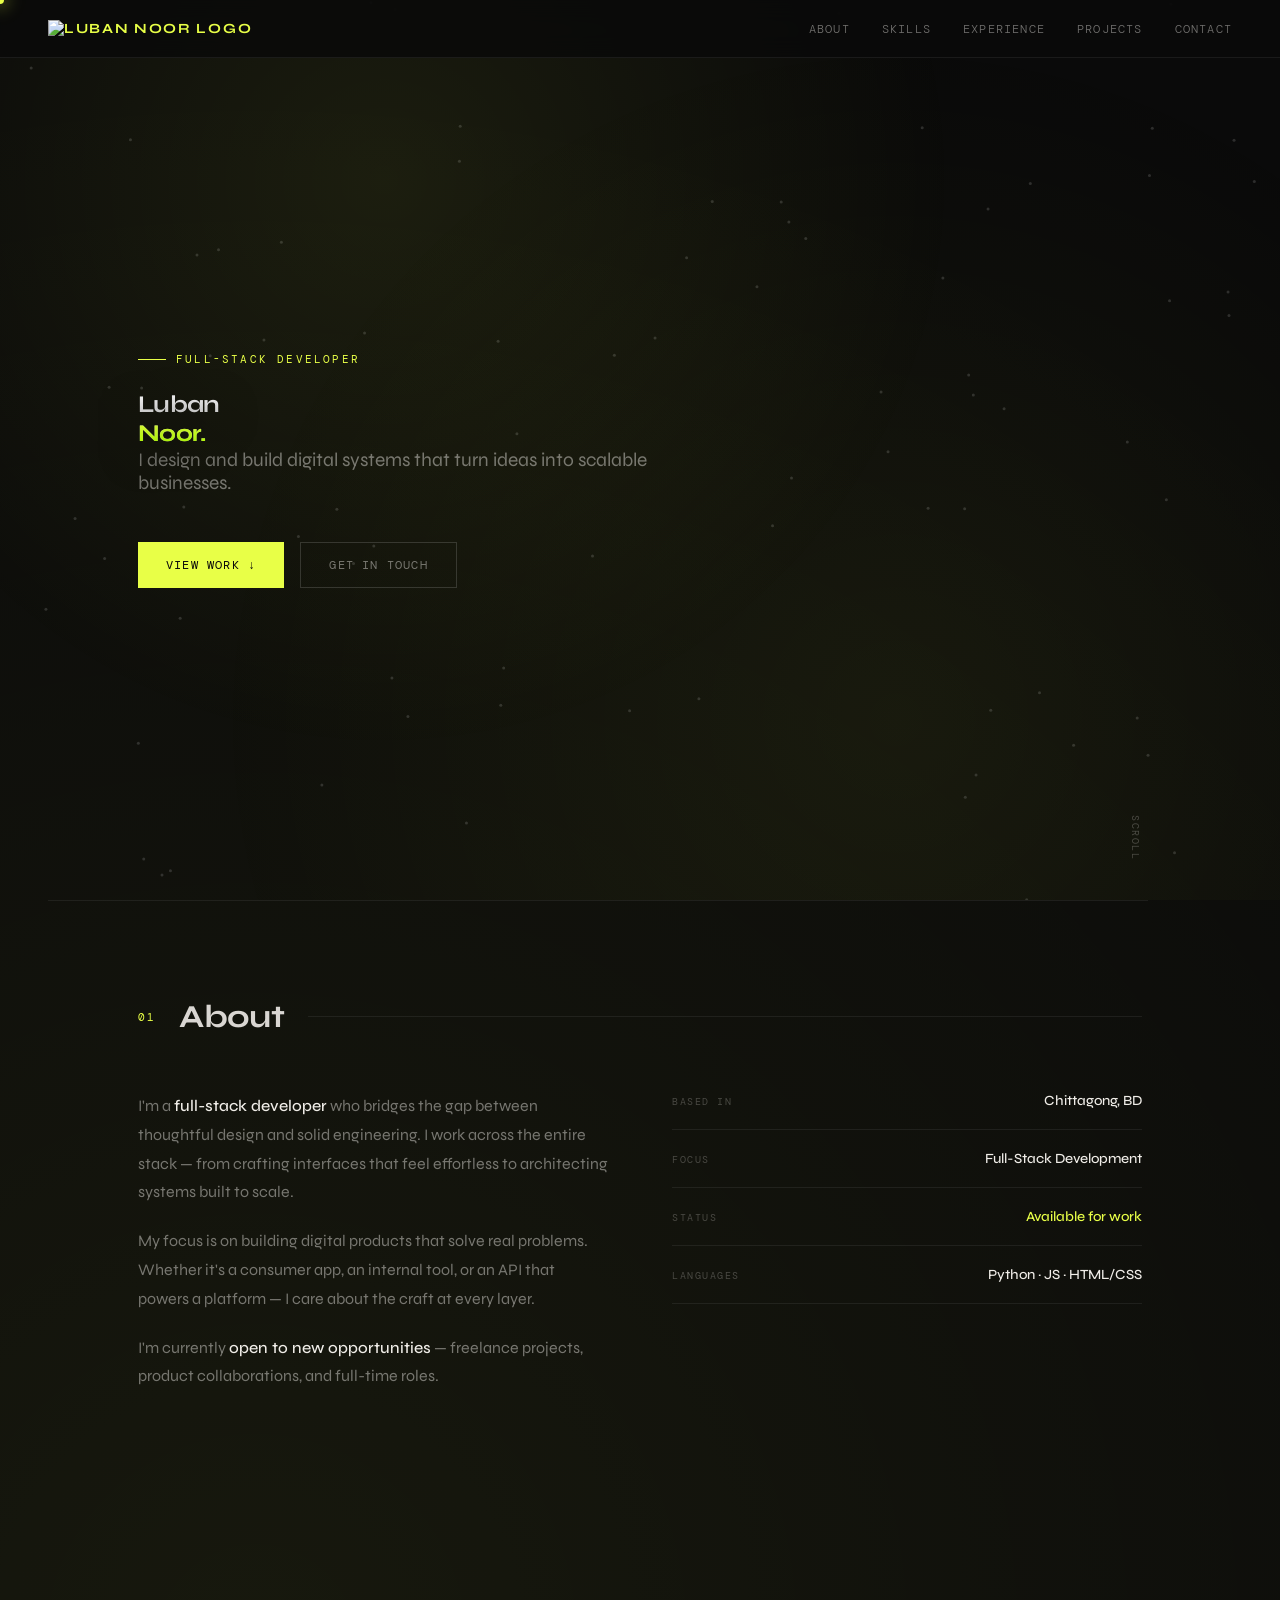
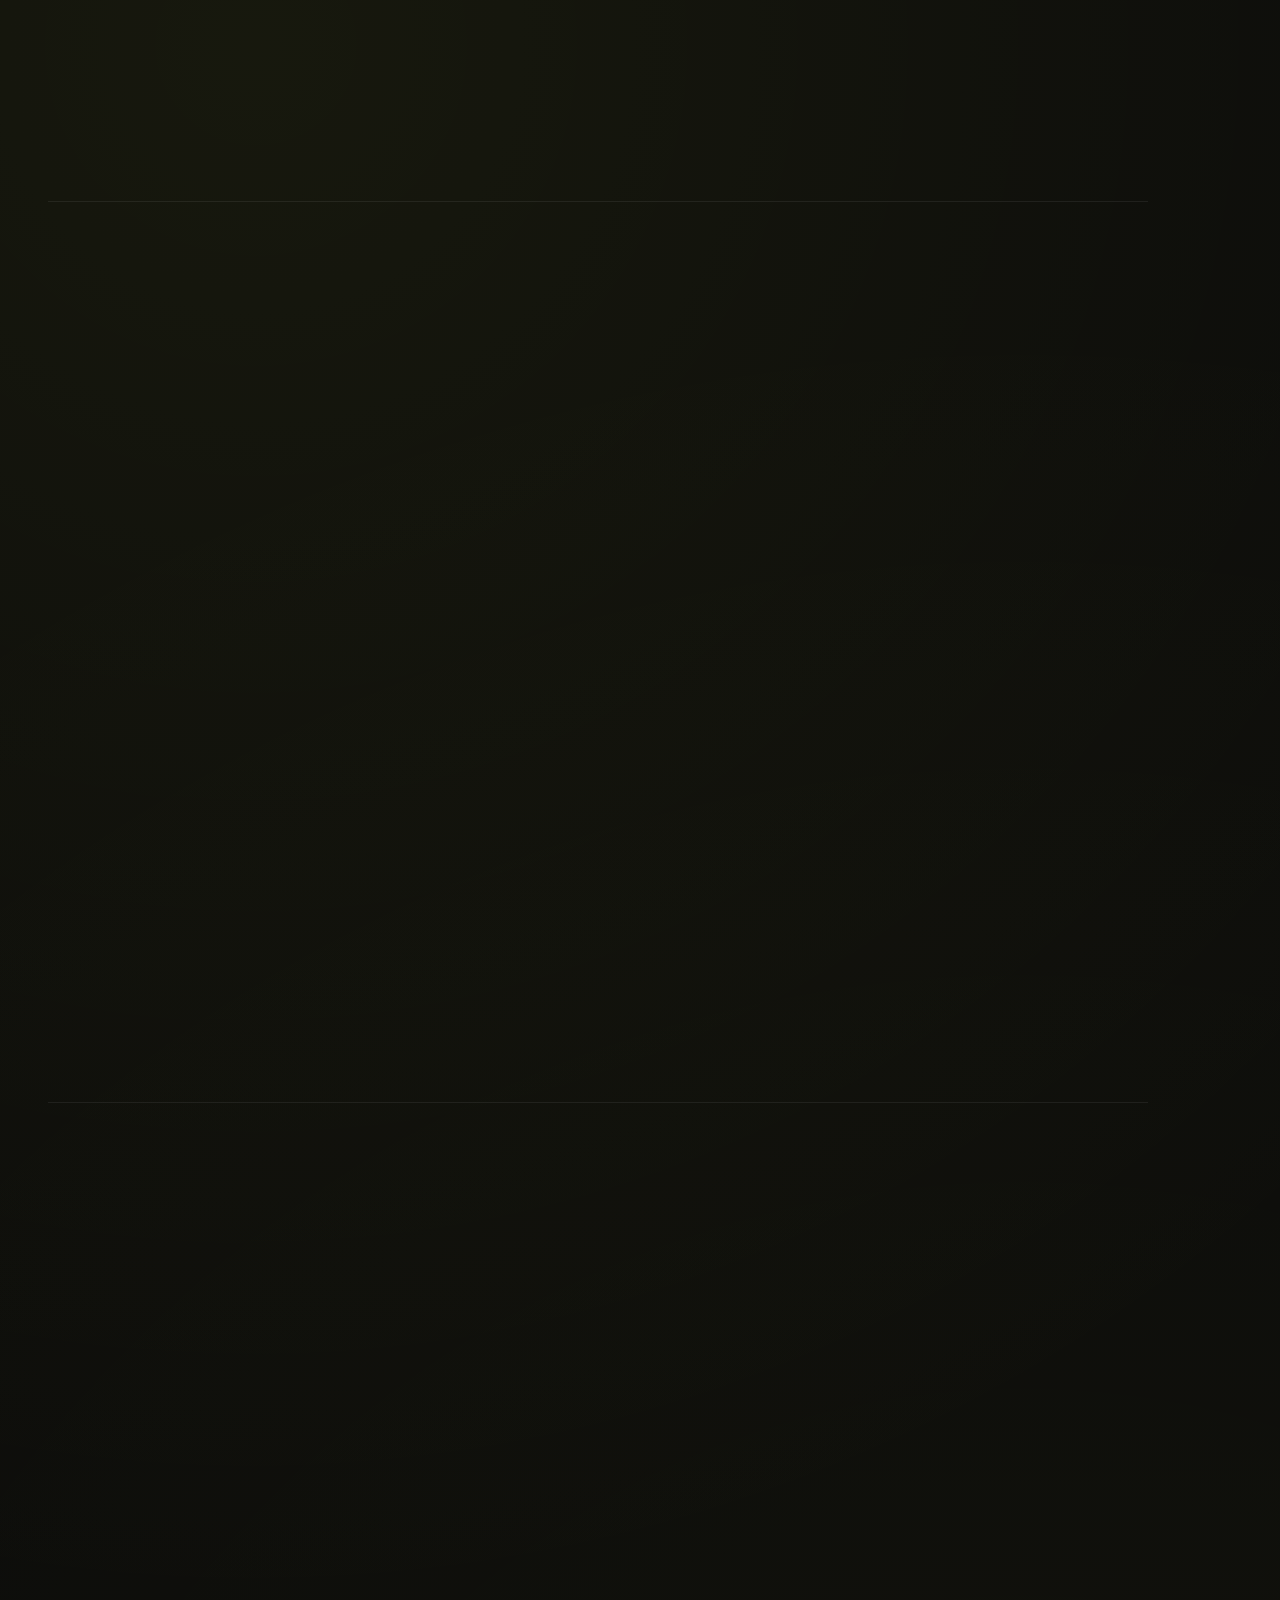
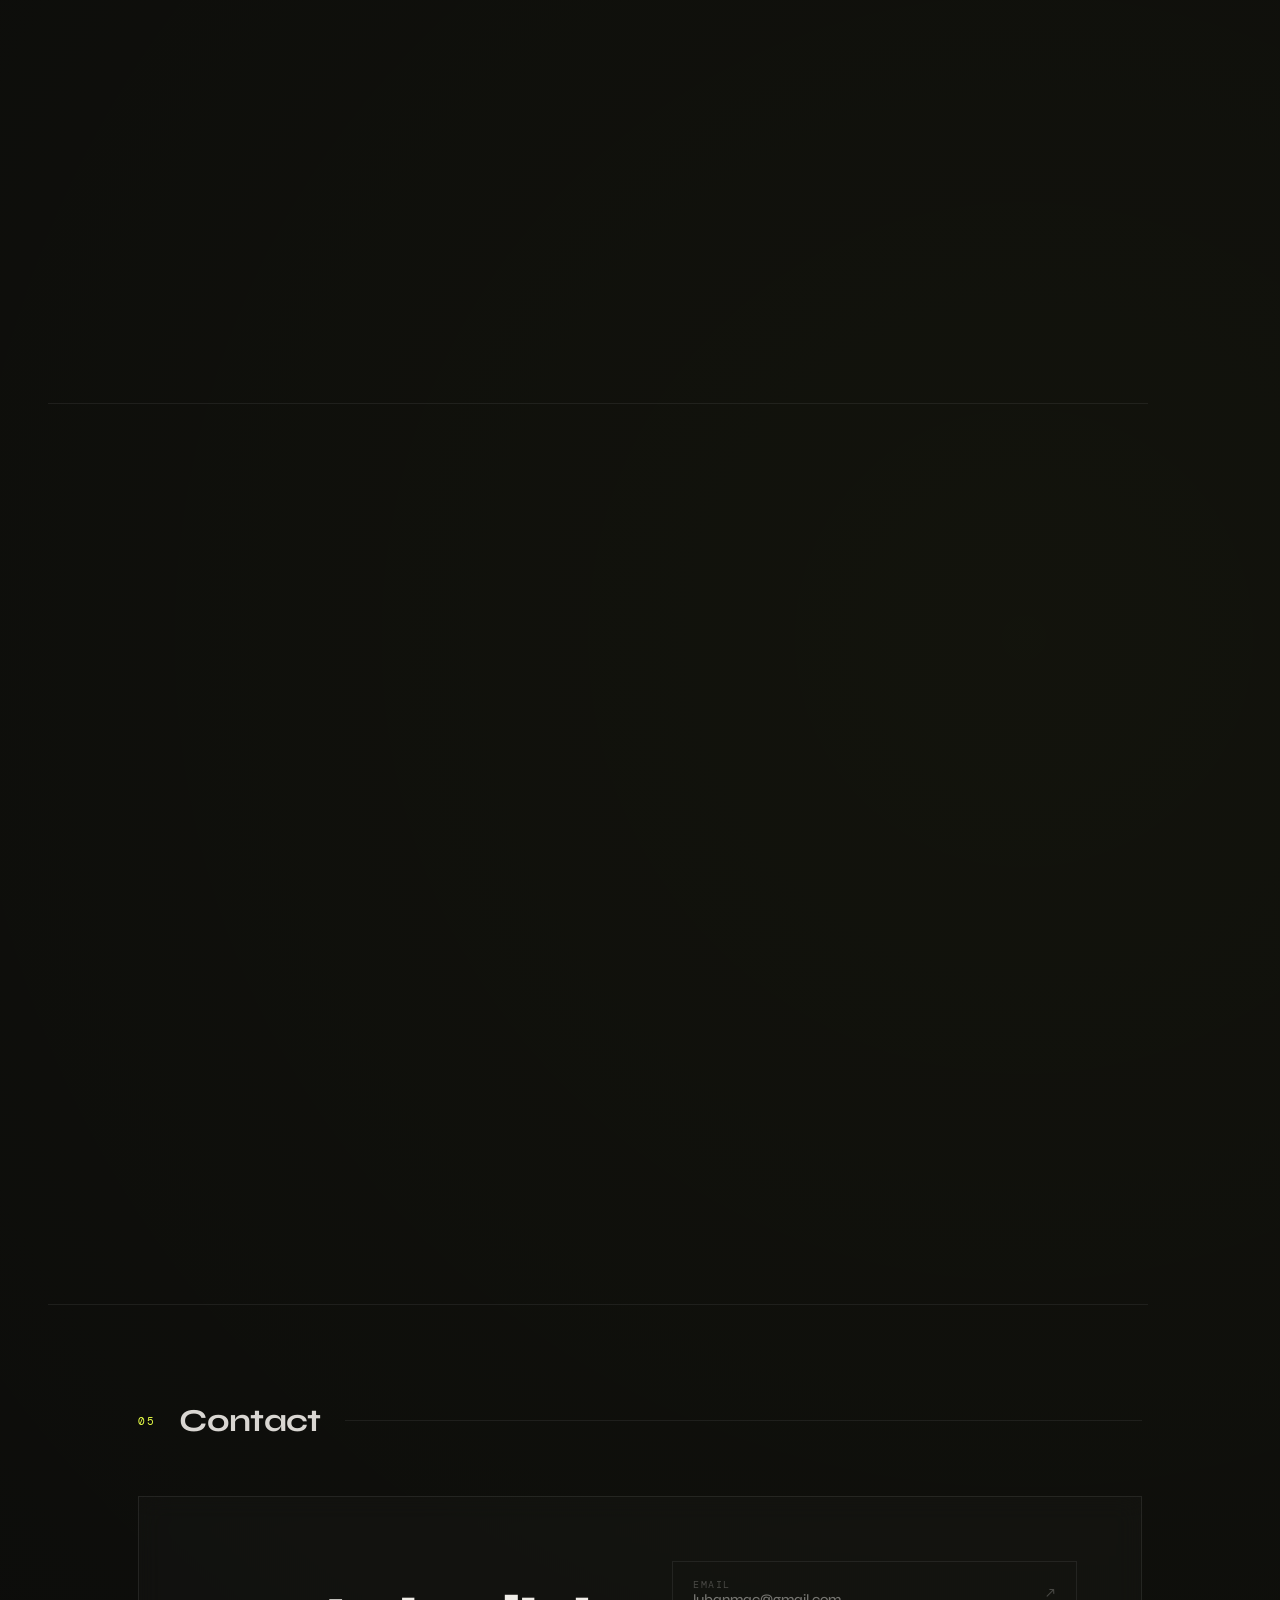
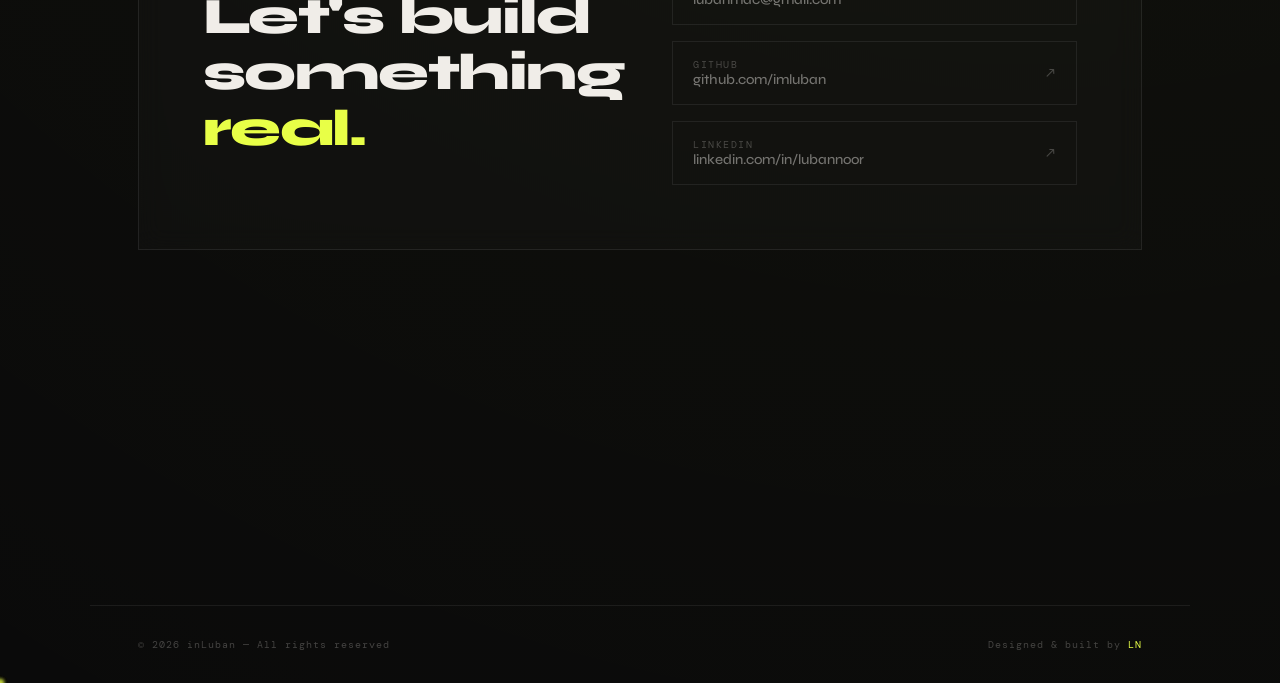
==== commit 637872e0: "Update index.html" ====
--- a/index.html
+++ b/index.html
@@ -11,7 +11,7 @@
 
 <div id="loader">
   <div class="loader-content">
-    <img src="logo22.png" alt="Luban Logo" class="loader-logo" />
+    <img src="assets/images/logo22.png" alt="Luban Logo" class="loader-logo" />
     <div class="loader-bar"></div>
   </div>
 </div>
@@ -29,7 +29,7 @@
  
 <nav>
   <div class="nav-logo">
-  <img src="logo22.png" alt="Luban Noor Logo">
+  <img src="assets/images/logo22.png" alt="Luban Noor Logo">
 </div>
   <div class="nav-links">
     <a href="#about">About</a>
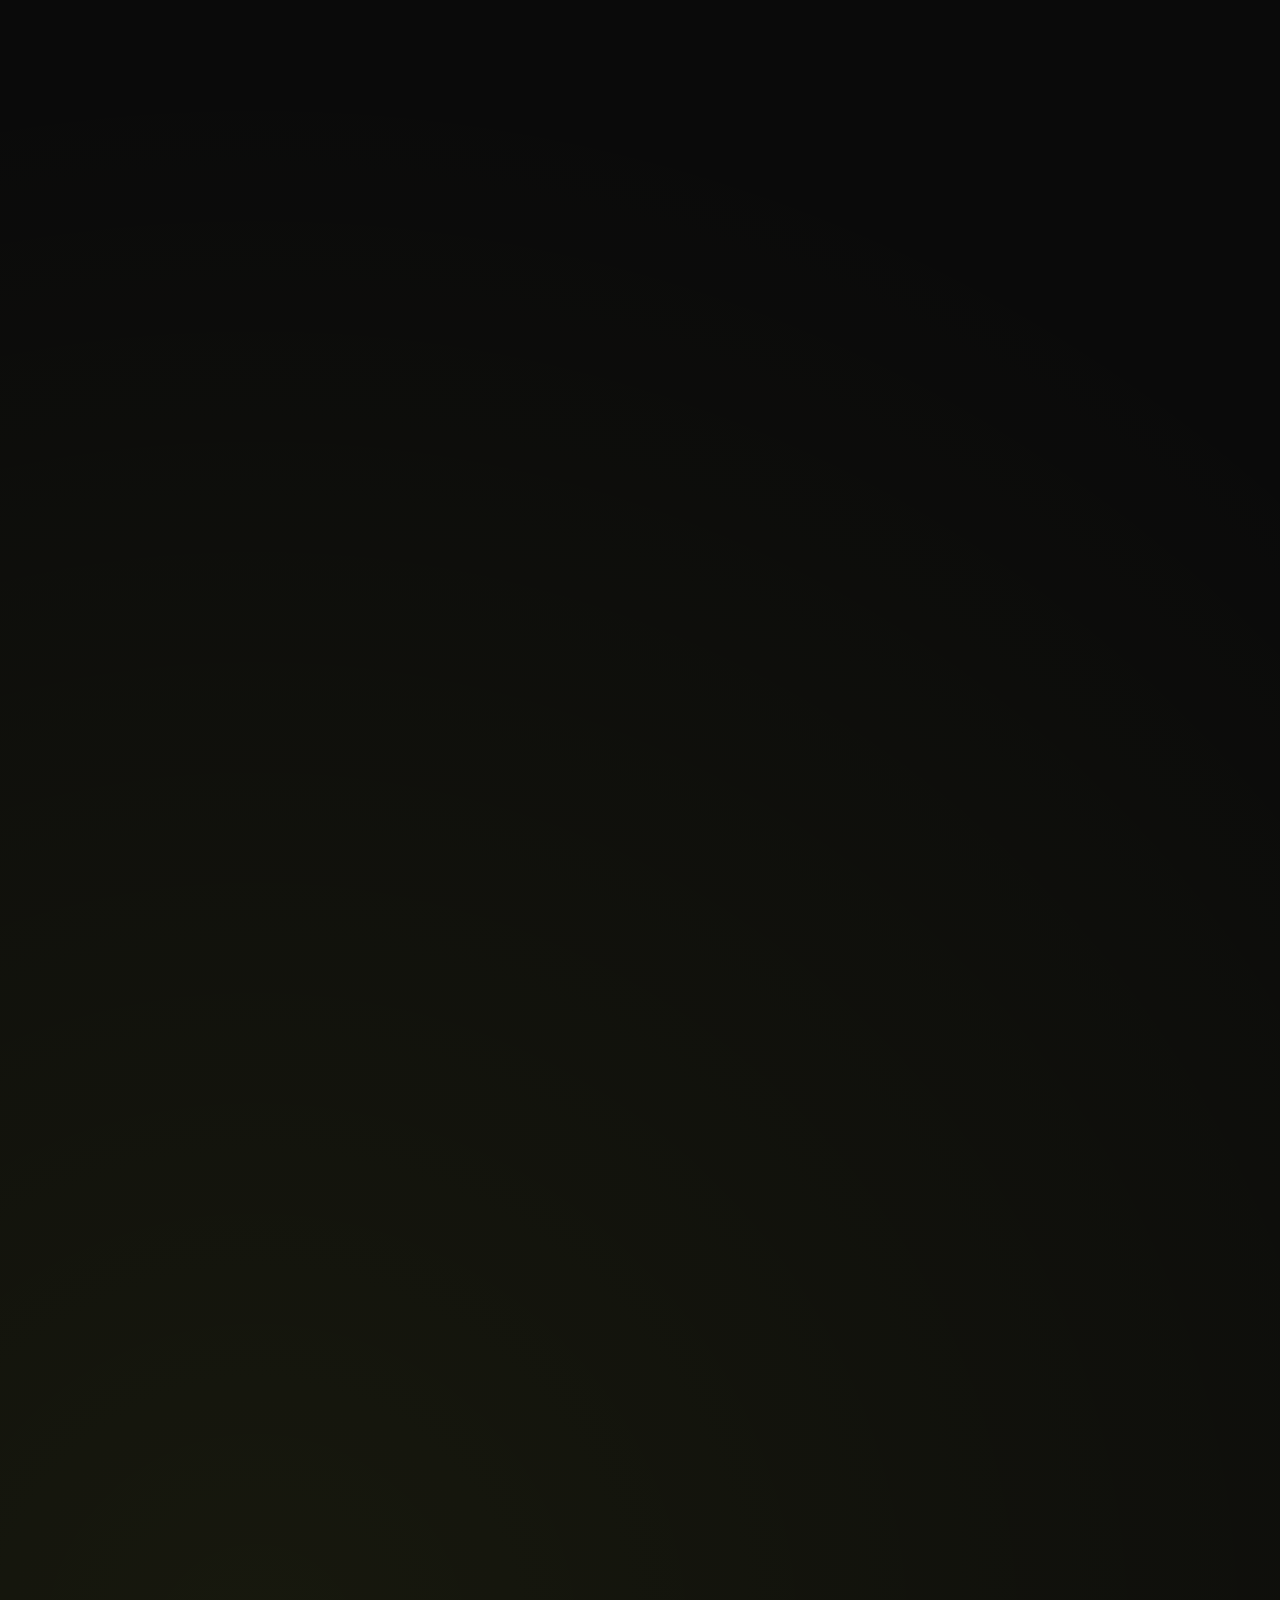
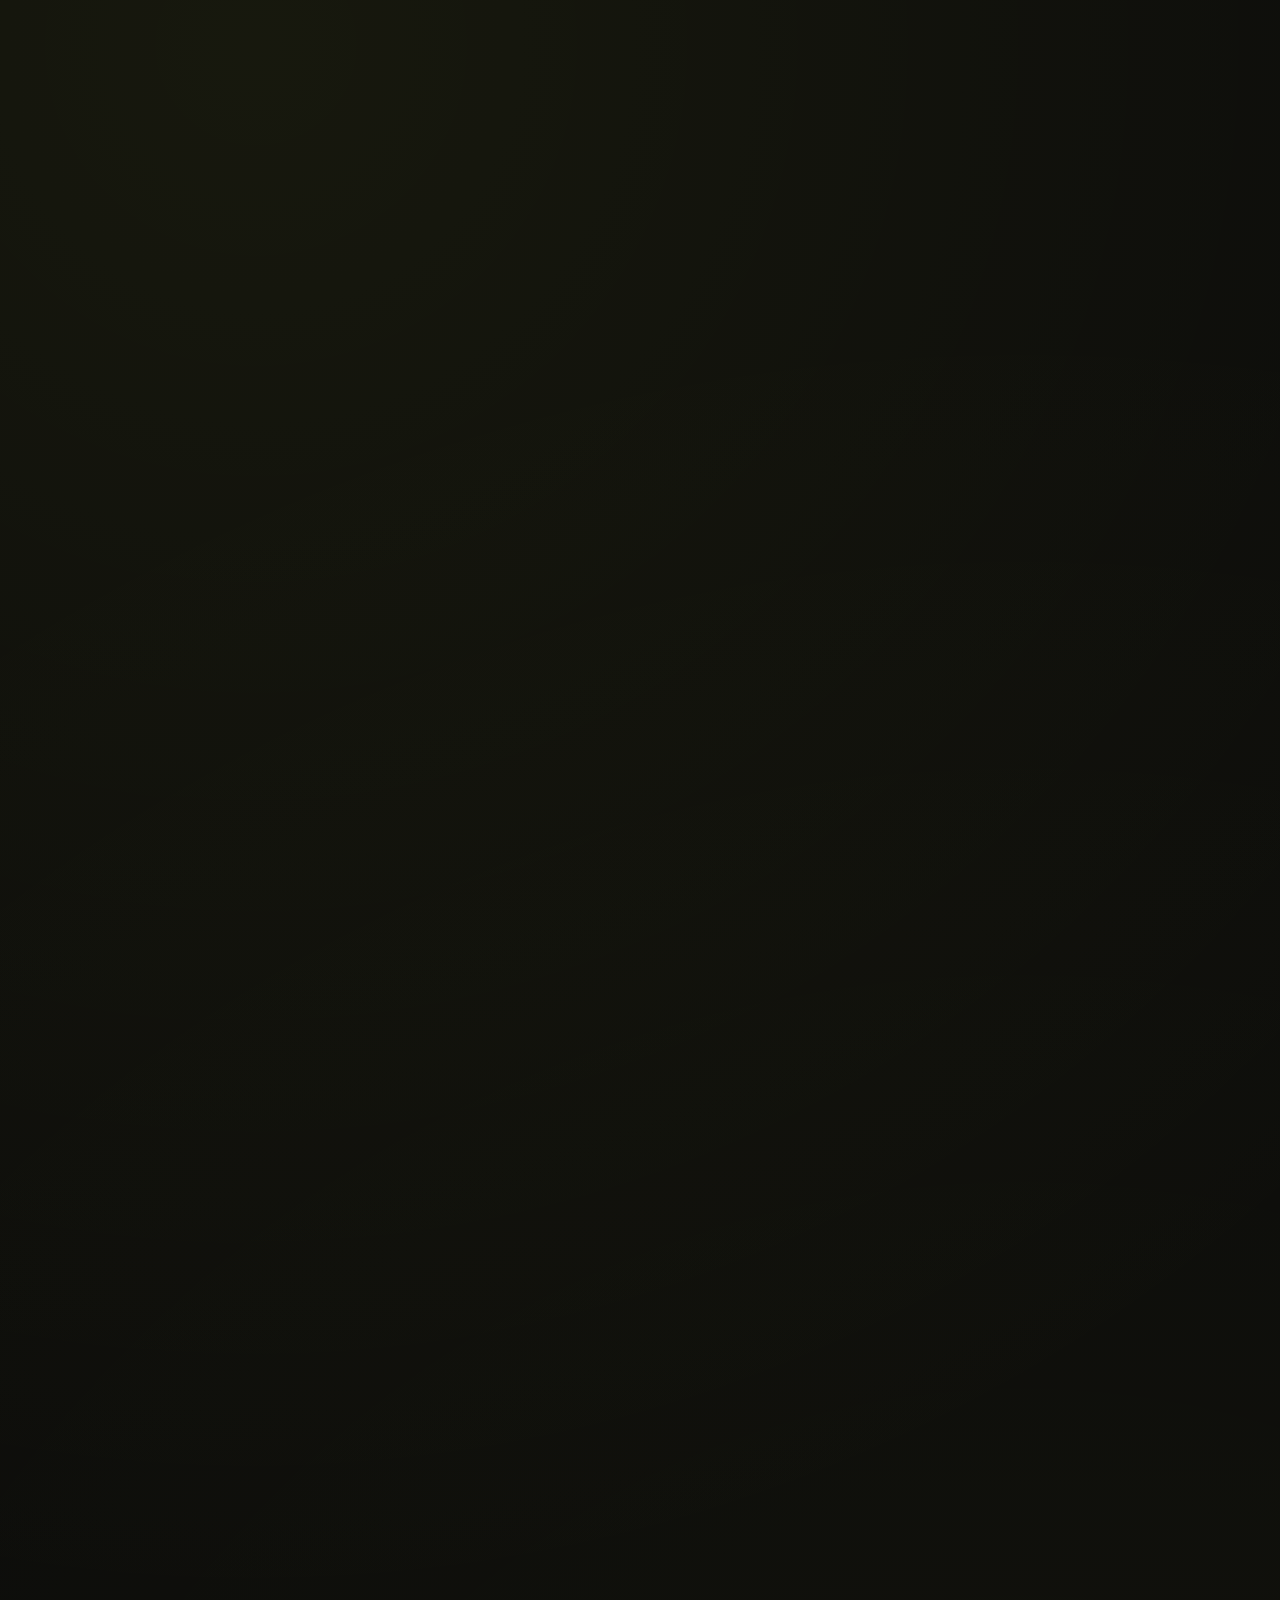
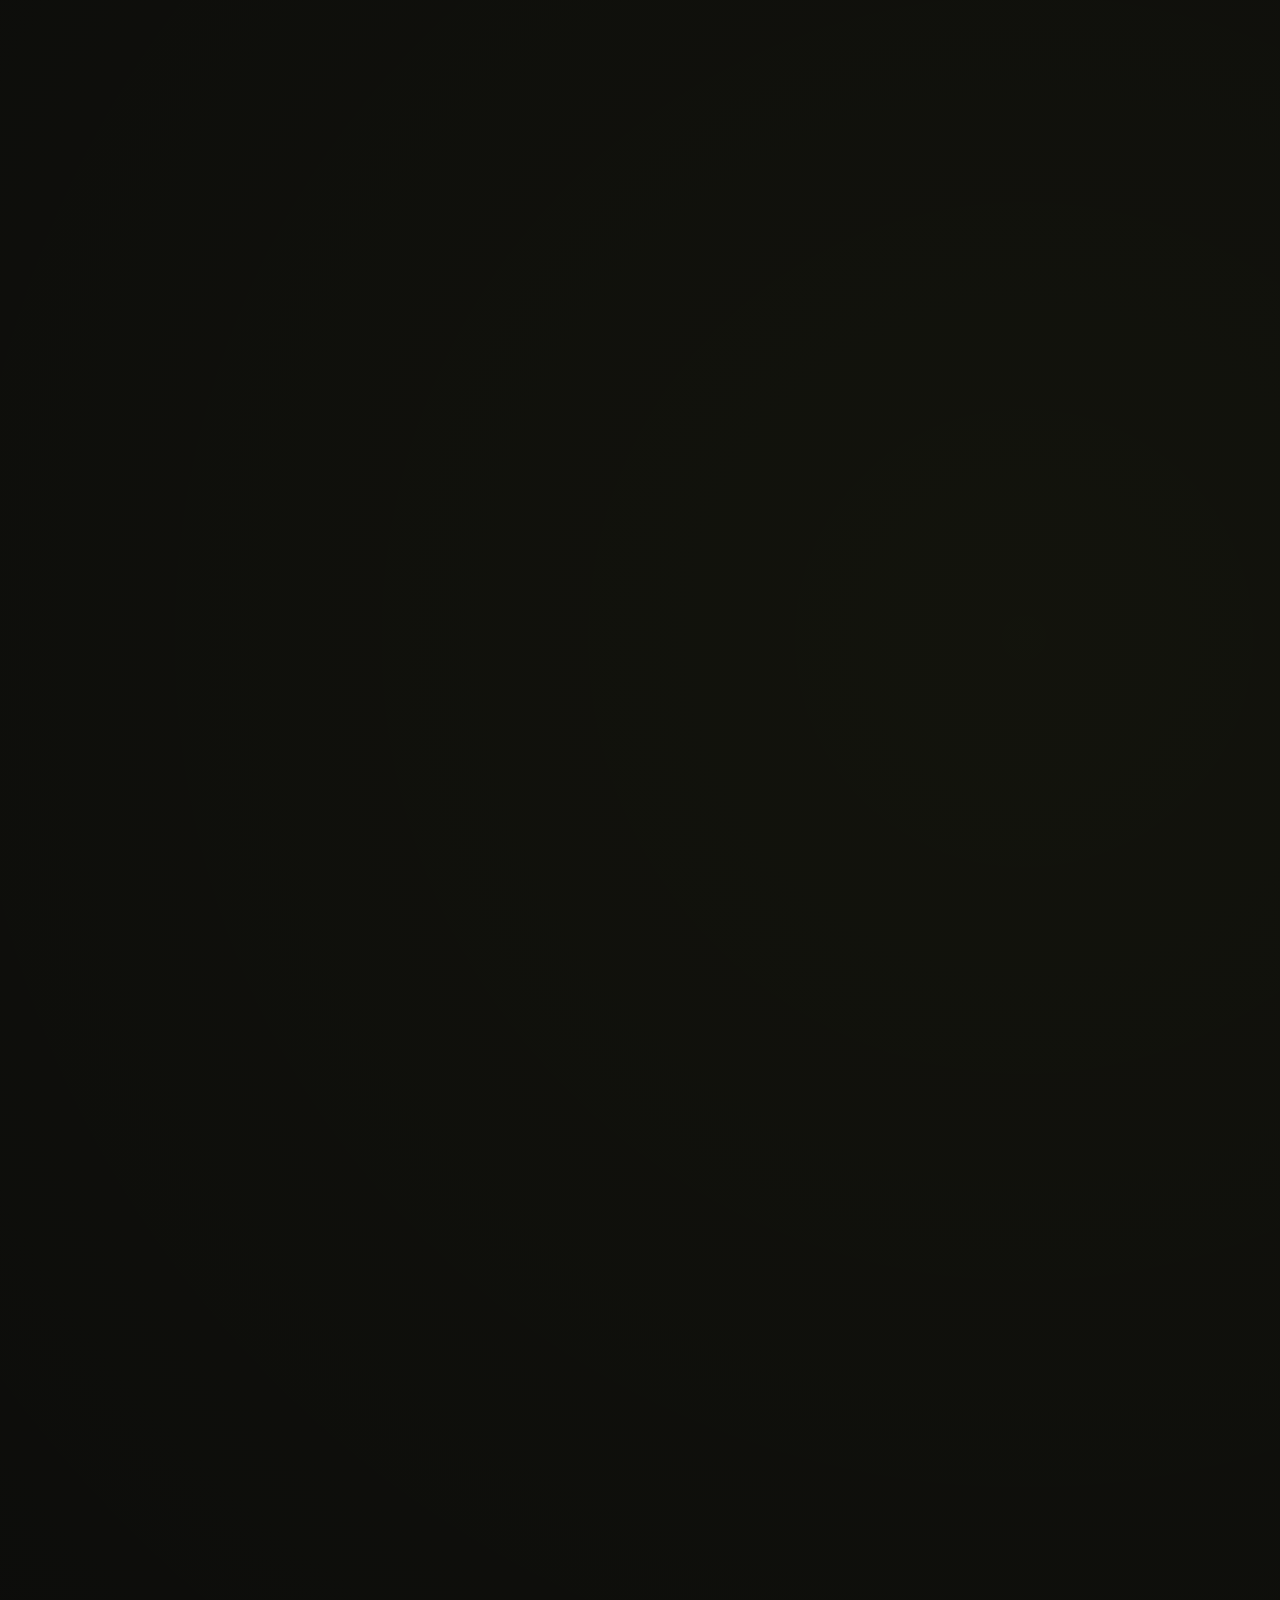
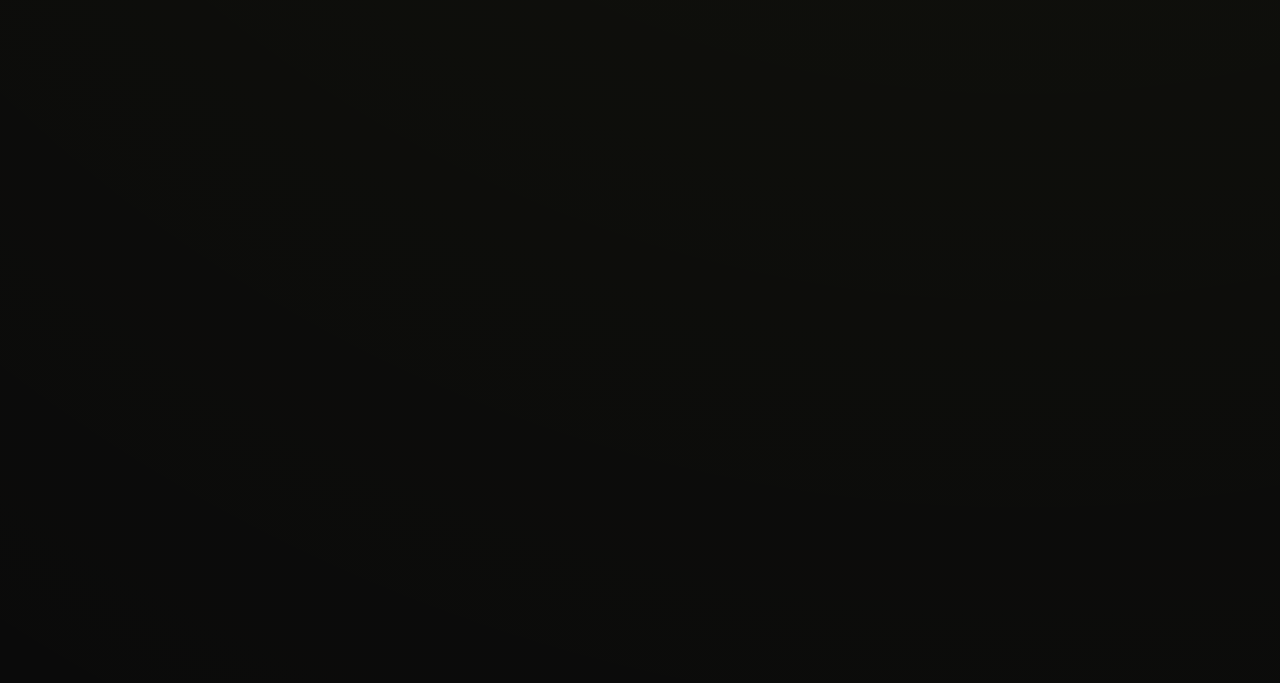
==== commit 5c29784a: "Update index.html" ====
--- a/index.html
+++ b/index.html
@@ -9,6 +9,7 @@
 </head>
 <body>
 
+<!-- LOADER -->
 <div id="loader">
   <div class="loader-content">
     <img src="assets/images/logo22.png" alt="Luban Logo" class="loader-logo" />
@@ -16,8 +17,14 @@
   </div>
 </div>
 
+<!-- INTERACTIVE BACKGROUND LAYERS -->
 <div class="bg-layer layer-1"></div>
 <div class="bg-layer layer-2"></div>
+
+<!-- NEW: INTERACTIVE GLOW FIELD -->
+<div id="interactive-bg"></div>
+
+<!-- CANVAS SYSTEM (kept) -->
 <canvas id="bg-canvas"></canvas>
 
 <div class="scroll-bar"></div>
@@ -27,10 +34,11 @@
 
 <audio id="hover-sound" src="hover.mp3" preload="auto"></audio>
  
+<!-- NAV -->
 <nav>
   <div class="nav-logo">
-  <img src="assets/images/logo22.png" alt="Luban Noor Logo">
-</div>
+    <img src="assets/images/logo22.png" alt="Luban Noor Logo">
+  </div>
   <div class="nav-links">
     <a href="#about">About</a>
     <a href="#skills">Skills</a>
@@ -45,10 +53,12 @@
   <div class="hero-tag">Full-Stack Developer</div>
   <h1 class="hero-name">Luban<br/><span>Noor.</span></h1>
   <p class="hero-bio">I design and build digital systems that turn ideas into scalable businesses.</p>
+  
   <div class="hero-ctas">
     <a href="#projects" class="btn-primary">View Work ↓</a>
     <a href="#contact" class="btn-ghost">Get in Touch</a>
   </div>
+
   <div class="hero-scroll">Scroll</div>
 </section>
  
@@ -172,7 +182,7 @@
       <div>
         <div class="project-num">01 / Featured</div>
         <div class="project-name">Project Alpha</div>
-        <div class="project-desc">A scalable web platform built from the ground up — handling user auth, real-time data, and a fully responsive interface. Replace this with your flagship project description.</div>
+        <div class="project-desc">A scalable web platform built from the ground up — handling user auth, real-time data, and a fully responsive interface.</div>
         <div class="project-tags">
           <span class="tag">Python</span>
           <span class="tag">JavaScript</span>
@@ -182,20 +192,22 @@
       </div>
       <div class="project-arrow">↗</div>
     </div>
+
     <div class="project-card">
       <div class="project-num">02</div>
       <div class="project-name">Project Beta</div>
-      <div class="project-desc">Short description of this project and what problem it solves. Keep it to 2–3 lines.</div>
+      <div class="project-desc">Short description of this project and what problem it solves.</div>
       <div class="project-tags">
         <span class="tag">Python</span>
         <span class="tag">HTML</span>
       </div>
       <div class="project-arrow bottom-right">↗</div>
     </div>
+
     <div class="project-card">
       <div class="project-num">03</div>
       <div class="project-name">Project Gamma</div>
-      <div class="project-desc">Another thing you built. What's interesting about it? What did you solve?</div>
+      <div class="project-desc">Another thing you built. What's interesting about it?</div>
       <div class="project-tags">
         <span class="tag">JavaScript</span>
         <span class="tag">CSS</span>
@@ -249,7 +261,7 @@
   <div class="footer-right">Designed & built by <span>LN</span></div>
 </footer>
 
- <script src="script.js"></script>
+<script src="script.js"></script>
  
 </body>
 </html>
--- a/style.css
+++ b/style.css
@@ -1,8 +1,3 @@
-/* ============================================================
-   LUBAN NOOR — PORTFOLIO STYLESHEET
-   Link this file as: <link rel="stylesheet" href="style.css"/>
-   ============================================================ */
- 
 /* ROOT VARIABLES */
 :root {
   --bg: #0a0a0a;
@@ -33,16 +28,41 @@
   z-index: 99999;
 }
 
-.loader-text {
-  font-size: 2rem;
-  letter-spacing: 0.5em;
-  color: var(--accent);
-  animation: pulse 1.5s infinite;
-}
-
-@keyframes pulse {
-  0%, 100% { opacity: 0.3; }
-  50% { opacity: 1; }
+.loader-content {
+  display: flex;
+  flex-direction: column;
+  align-items: center;
+  gap: 2rem;
+}
+
+.loader-logo {
+  height: 90px;
+  opacity: 0;
+  transform: scale(0.9);
+  animation: 
+    logoFadeIn 1.5s ease forwards,
+    logoPulse 6s infinite ease-in-out,
+    logoFadeOut 1.5s ease forwards;
+  animation-delay: 0s, 1.5s, 4.5s;
+  filter: drop-shadow(0 0 18px rgba(232, 255, 71, 0.4));
+}
+
+@keyframes logoFadeIn {
+  to {
+    opacity: 1;
+    transform: scale(1);
+  }
+}
+@keyframes logoFadeOut {
+  to {
+    opacity: 0;
+    transform: scale(0.95);
+  }
+}
+
+@keyframes logoPulse {
+  0%, 100% { transform: scale(1); }
+  50% { transform: scale(1.04); }
 }
  
 html {
@@ -74,6 +94,8 @@
   font-size: 16px;
   min-height: 100vh;
   overflow-x: hidden;
+  opacity: 0;
+  transition: opacity 1s ease;
 }
 
 ::selection {
@@ -122,11 +144,22 @@
 }
  
 .nav-logo {
-  font-size: 14px;
-  font-weight: 700;
-  letter-spacing: 0.12em;
-  text-transform: uppercase;
-  color: var(--accent);
+  display: flex;
+  align-items: center;
+}
+
+.nav-logo img {
+  height: 40px;
+  width: auto;
+  display: block;
+  object-fit: contain;
+  filter: brightness(1.1) contrast(1.1);
+  transition: transform 0.3s ease, filter 0.3s ease;
+}
+
+.nav-logo img:hover {
+  transform: scale(1.08);
+  filter: brightness(1.4);
 }
  
 .nav-links {
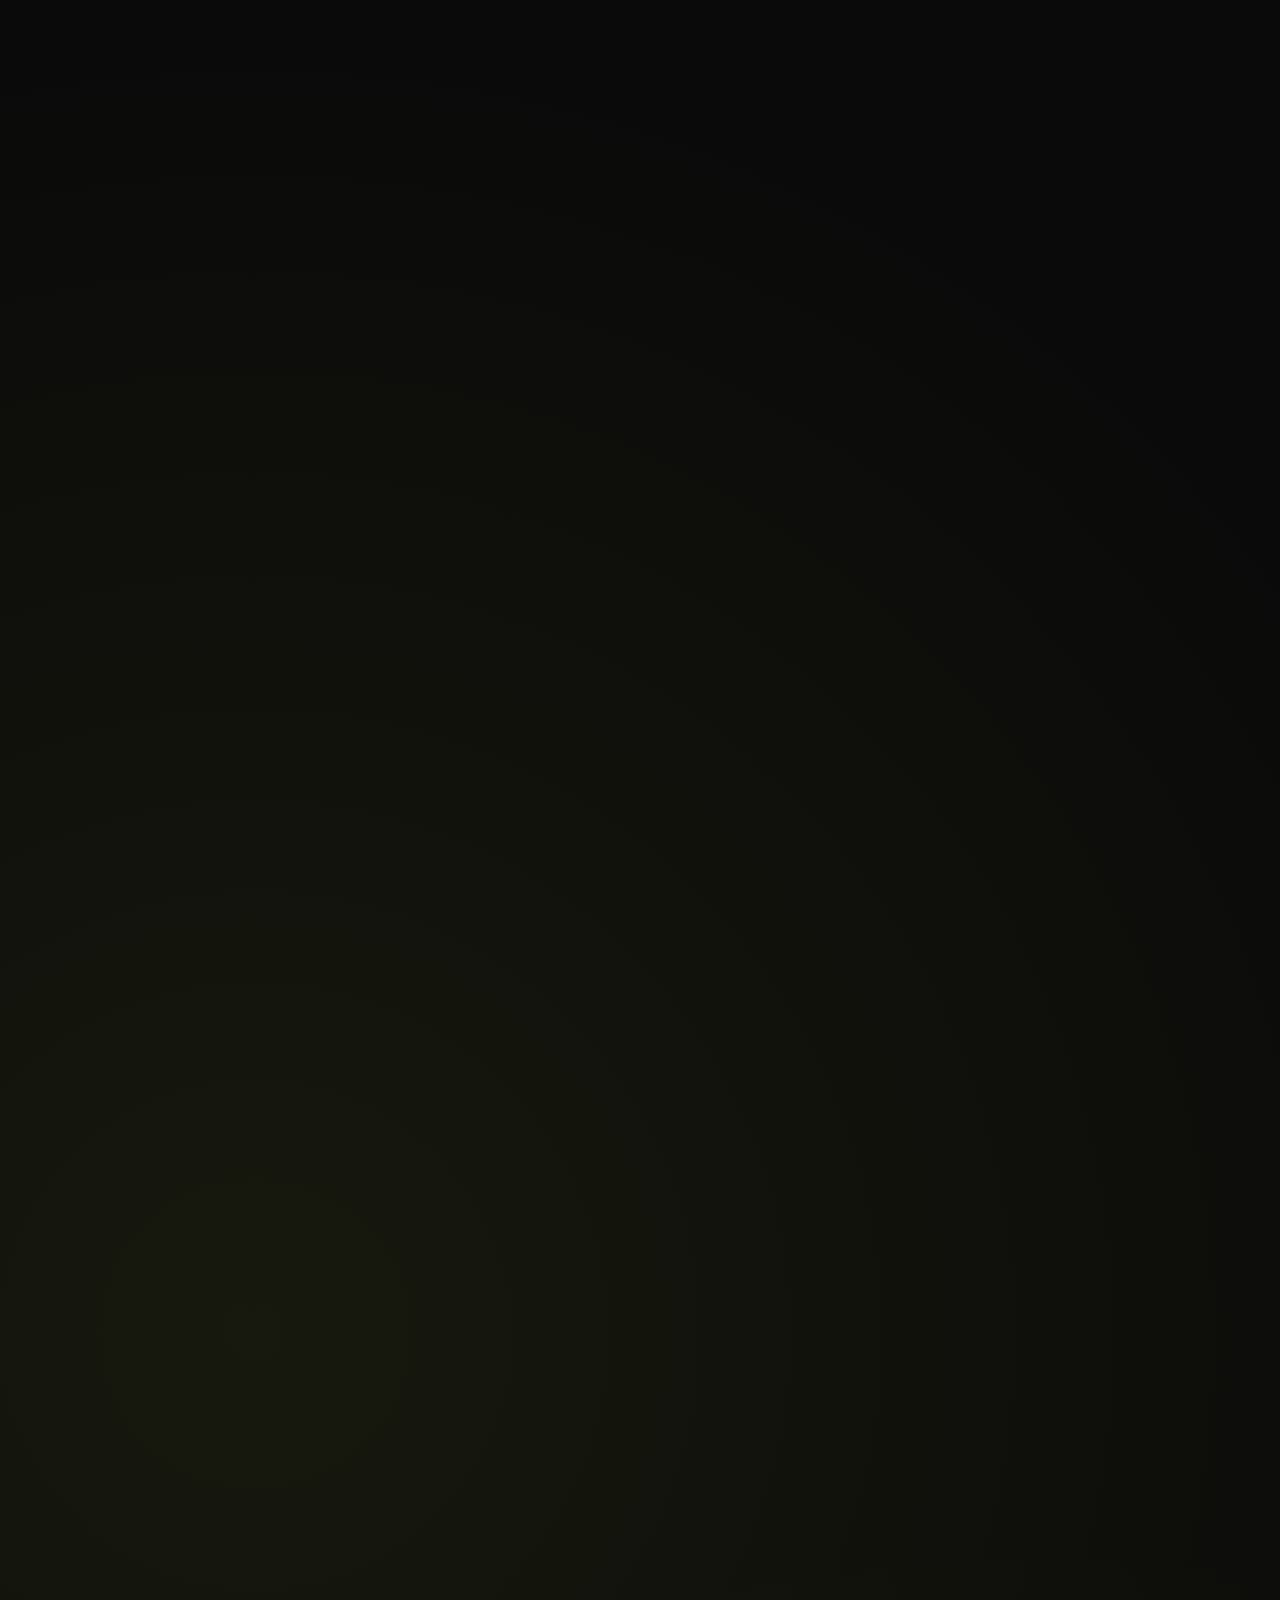
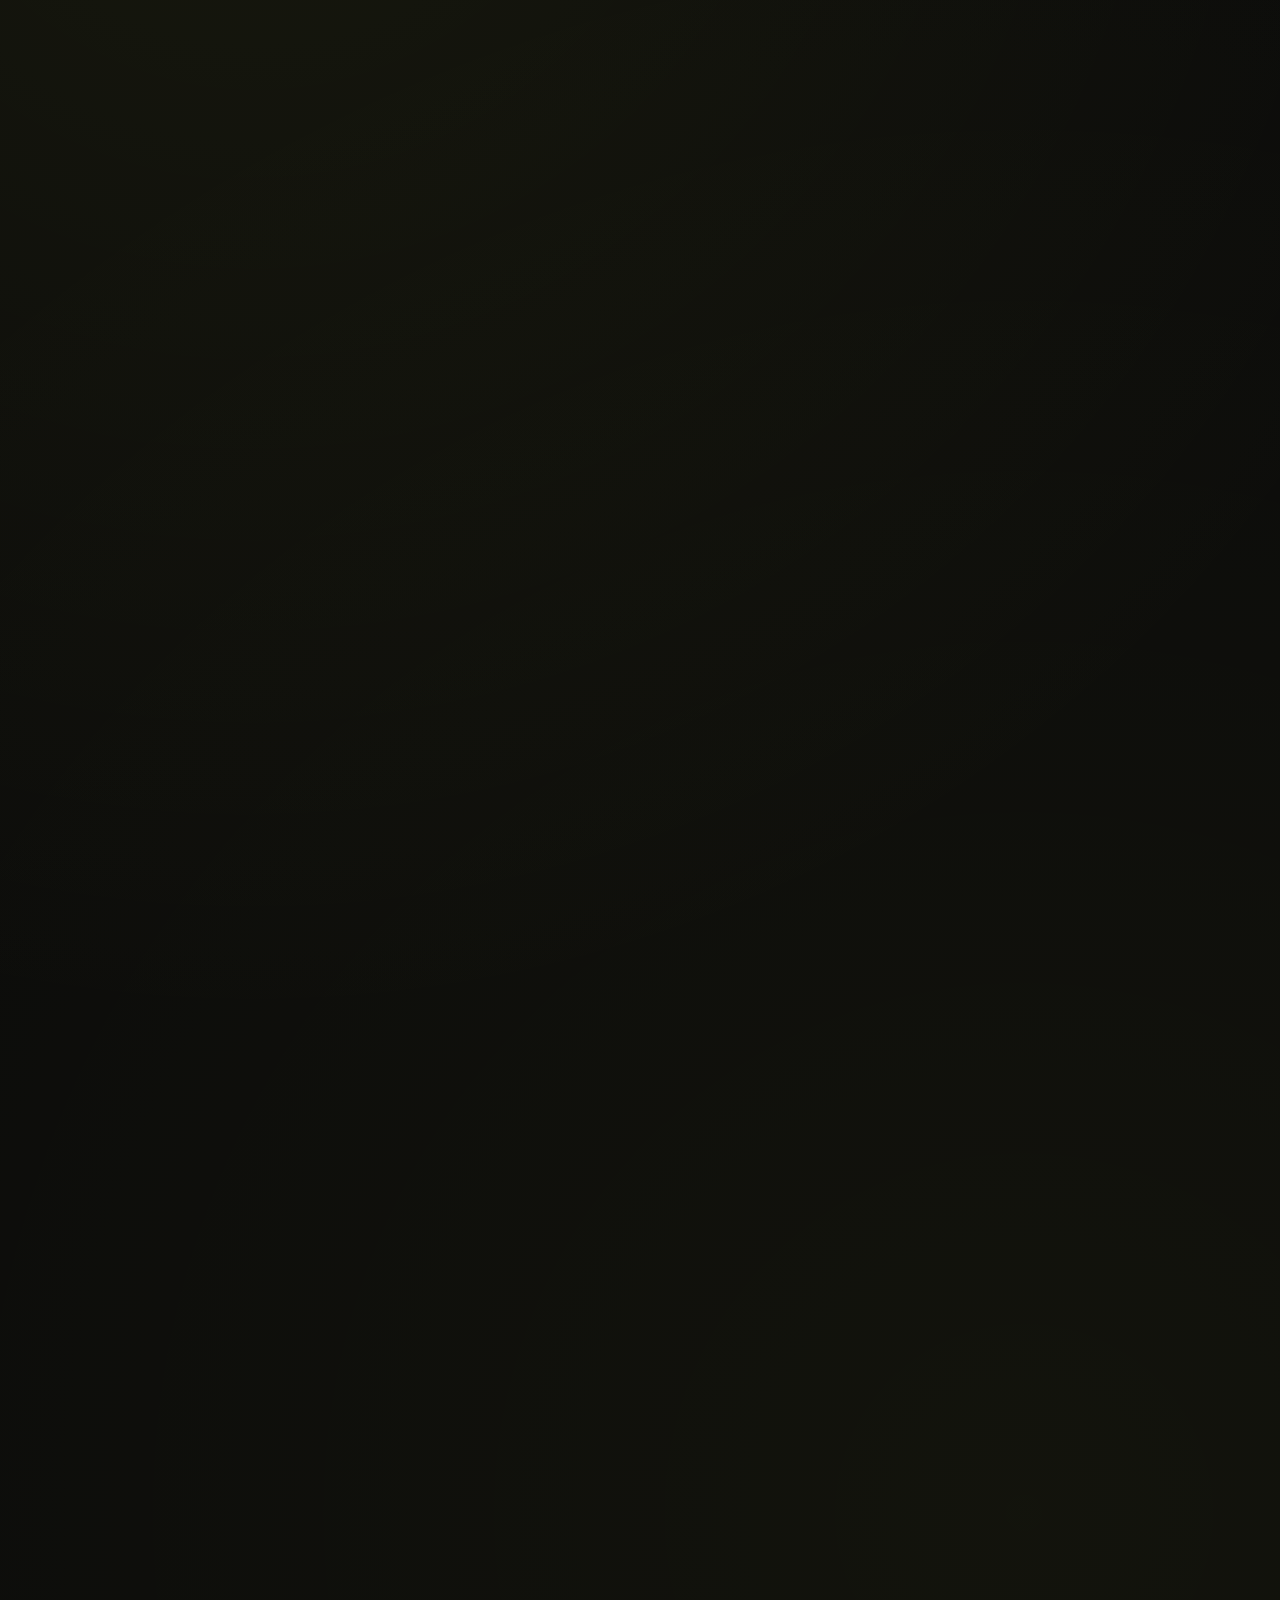
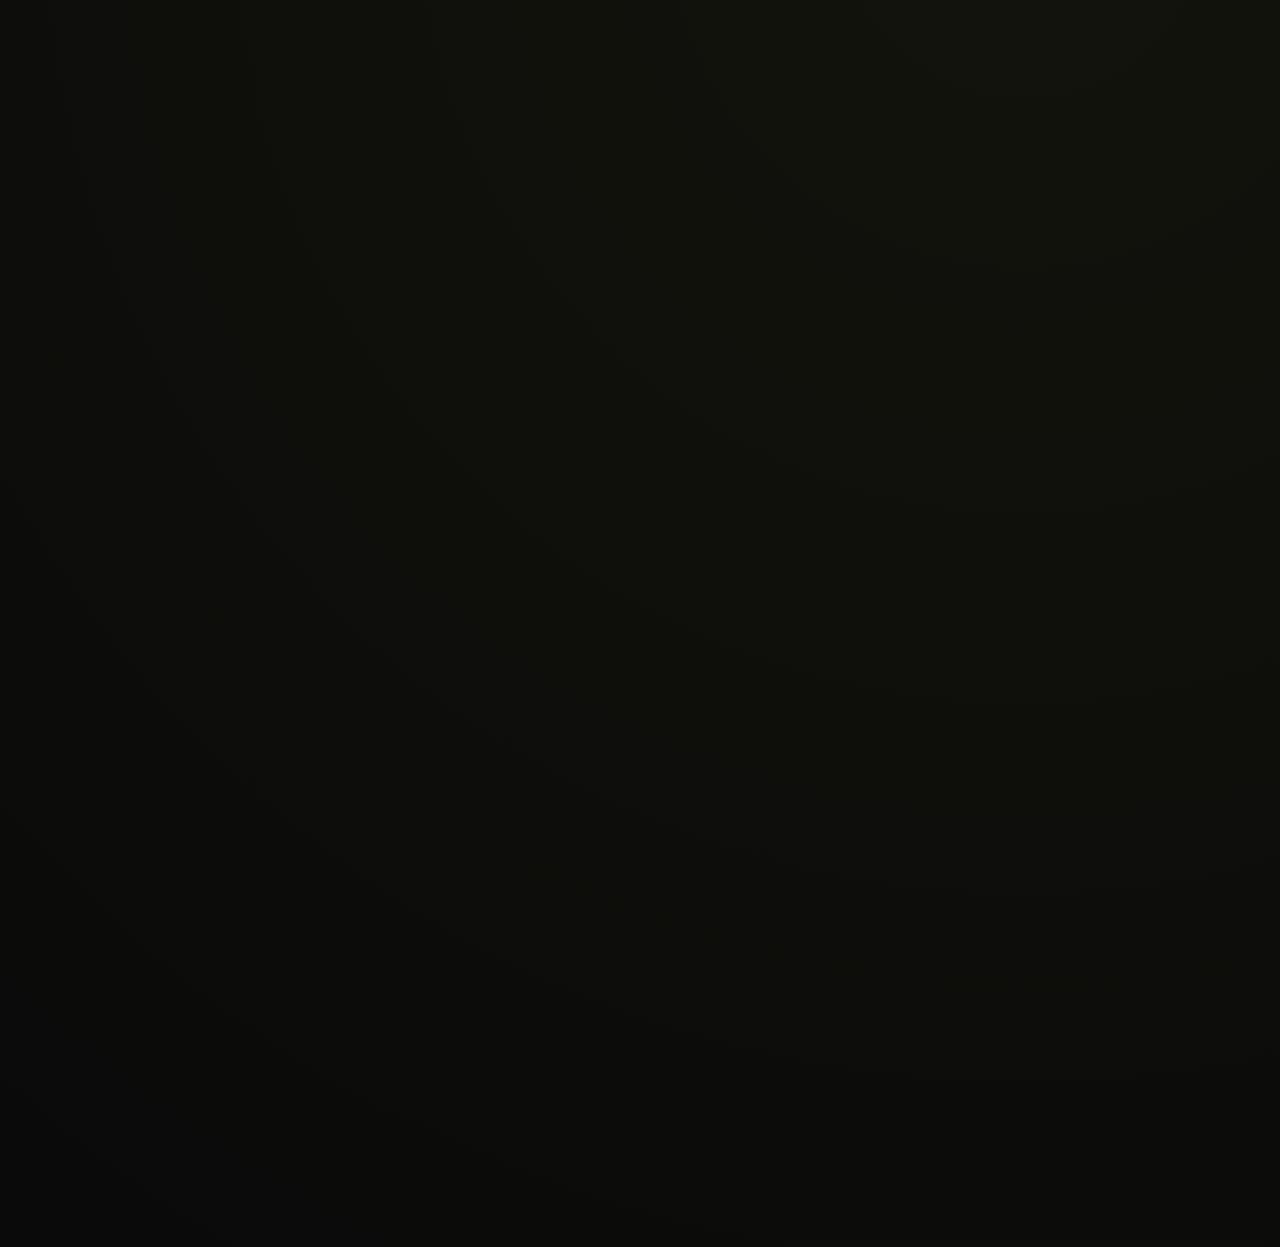
==== commit 23558bb5: "Update index.html" ====
--- a/index.html
+++ b/index.html
@@ -12,32 +12,28 @@
 <!-- LOADER -->
 <div id="loader">
   <div class="loader-content">
-    <img src="assets/images/logo22.png" alt="Luban Logo" class="loader-logo" />
-    <div class="loader-bar"></div>
+    <!-- If logo image is missing, JS will swap this to text fallback -->
+    <img src="assets/images/logo22.png" alt="LN" class="loader-logo" id="loader-logo" />
   </div>
 </div>
 
-<!-- INTERACTIVE BACKGROUND LAYERS -->
+<!-- BACKGROUND LAYERS -->
 <div class="bg-layer layer-1"></div>
 <div class="bg-layer layer-2"></div>
-
-<!-- NEW: INTERACTIVE GLOW FIELD -->
-<div id="interactive-bg"></div>
-
-<!-- CANVAS SYSTEM (kept) -->
 <canvas id="bg-canvas"></canvas>
 
-<div class="scroll-bar"></div>
- 
+<!-- SCROLL PROGRESS -->
+<div class="scroll-bar" id="scroll-bar"></div>
+
+<!-- CURSOR -->
 <div class="cursor-dot" id="cursor"></div>
 <div class="cursor-ring" id="cursor-ring"></div>
 
-<audio id="hover-sound" src="hover.mp3" preload="auto"></audio>
- 
 <!-- NAV -->
 <nav>
   <div class="nav-logo">
-    <img src="assets/images/logo22.png" alt="Luban Noor Logo">
+    <!-- If logo is missing, JS shows text fallback -->
+    <img src="assets/images/logo22.png" alt="LN" id="nav-logo" />
   </div>
   <div class="nav-links">
     <a href="#about">About</a>
@@ -47,23 +43,21 @@
     <a href="#contact">Contact</a>
   </div>
 </nav>
- 
+
 <!-- HERO -->
 <section id="hero">
   <div class="hero-tag">Full-Stack Developer</div>
   <h1 class="hero-name">Luban<br/><span>Noor.</span></h1>
   <p class="hero-bio">I design and build digital systems that turn ideas into scalable businesses.</p>
-  
   <div class="hero-ctas">
     <a href="#projects" class="btn-primary">View Work ↓</a>
     <a href="#contact" class="btn-ghost">Get in Touch</a>
   </div>
-
   <div class="hero-scroll">Scroll</div>
 </section>
- 
-<div class="divider"></div>
- 
+
+<div class="divider"></div>
+
 <!-- ABOUT -->
 <section id="about">
   <div class="sec-header">
@@ -97,9 +91,9 @@
     </div>
   </div>
 </section>
- 
-<div class="divider"></div>
- 
+
+<div class="divider"></div>
+
 <!-- SKILLS -->
 <section id="skills">
   <div class="sec-header">
@@ -108,31 +102,31 @@
     <div class="sec-line"></div>
   </div>
   <div class="skills-grid">
-    <div class="skill-card">
+    <div class="skill-card reveal">
       <div class="skill-icon">01 / lang</div>
       <div class="skill-name">Python</div>
       <div class="skill-desc">Backend systems, automation, data pipelines, APIs, scripting</div>
     </div>
-    <div class="skill-card">
+    <div class="skill-card reveal">
       <div class="skill-icon">02 / lang</div>
       <div class="skill-name">JavaScript</div>
       <div class="skill-desc">Dynamic interfaces, async logic, Node.js, browser APIs</div>
     </div>
-    <div class="skill-card">
+    <div class="skill-card reveal">
       <div class="skill-icon">03 / markup</div>
       <div class="skill-name">HTML</div>
       <div class="skill-desc">Semantic structure, accessibility, standards-compliant markup</div>
     </div>
-    <div class="skill-card">
+    <div class="skill-card reveal">
       <div class="skill-icon">04 / style</div>
       <div class="skill-name">CSS</div>
       <div class="skill-desc">Layouts, animations, responsive design, design systems</div>
     </div>
   </div>
 </section>
- 
-<div class="divider"></div>
- 
+
+<div class="divider"></div>
+
 <!-- EXPERIENCE -->
 <section id="experience">
   <div class="sec-header">
@@ -141,7 +135,7 @@
     <div class="sec-line"></div>
   </div>
   <div class="exp-list">
-    <div class="exp-item">
+    <div class="exp-item reveal">
       <div class="exp-date">2023 — Present</div>
       <div>
         <div class="exp-role">Full-Stack Developer</div>
@@ -149,7 +143,7 @@
         <div class="exp-desc">Designing and building end-to-end web products for clients — from architecture and backend logic to polished front-end interfaces. Delivering scalable systems that power real businesses.</div>
       </div>
     </div>
-    <div class="exp-item">
+    <div class="exp-item reveal">
       <div class="exp-date">2024 — Present</div>
       <div>
         <div class="exp-role">Web Developer</div>
@@ -157,7 +151,7 @@
         <div class="exp-desc">Contributed to web application development, maintained internal tools, and improved system performance. Collaborated cross-functionally with design and product teams.</div>
       </div>
     </div>
-    <div class="exp-item">
+    <div class="exp-item reveal">
       <div class="exp-date">2023 — 2024</div>
       <div>
         <div class="exp-role">Intern — Web Development</div>
@@ -167,9 +161,9 @@
     </div>
   </div>
 </section>
- 
-<div class="divider"></div>
- 
+
+<div class="divider"></div>
+
 <!-- PROJECTS -->
 <section id="projects">
   <div class="sec-header">
@@ -178,7 +172,7 @@
     <div class="sec-line"></div>
   </div>
   <div class="projects-grid">
-    <div class="project-card featured">
+    <div class="project-card featured reveal">
       <div>
         <div class="project-num">01 / Featured</div>
         <div class="project-name">Project Alpha</div>
@@ -192,8 +186,7 @@
       </div>
       <div class="project-arrow">↗</div>
     </div>
-
-    <div class="project-card">
+    <div class="project-card reveal">
       <div class="project-num">02</div>
       <div class="project-name">Project Beta</div>
       <div class="project-desc">Short description of this project and what problem it solves.</div>
@@ -203,8 +196,7 @@
       </div>
       <div class="project-arrow bottom-right">↗</div>
     </div>
-
-    <div class="project-card">
+    <div class="project-card reveal">
       <div class="project-num">03</div>
       <div class="project-name">Project Gamma</div>
       <div class="project-desc">Another thing you built. What's interesting about it?</div>
@@ -216,9 +208,9 @@
     </div>
   </div>
 </section>
- 
-<div class="divider"></div>
- 
+
+<div class="divider"></div>
+
 <!-- CONTACT -->
 <section id="contact">
   <div class="sec-header">
@@ -226,26 +218,27 @@
     <h2 class="sec-title">Contact</h2>
     <div class="sec-line"></div>
   </div>
-  <div class="contact-inner">
+  <div class="contact-inner reveal">
     <div class="contact-heading">
       Let's build<br/>something<br/><span>real.</span>
     </div>
     <div class="contact-links">
-      <a href="mailto:luban@email.com" class="contact-link">
+      <!-- Fixed: mailto now matches the displayed email -->
+      <a href="mailto:lubanmac@gmail.com" class="contact-link">
         <div>
           <div class="contact-link-label">Email</div>
           <div class="contact-link-val">lubanmac@gmail.com</div>
         </div>
         <span class="contact-link-arrow">↗</span>
       </a>
-      <a href="#" class="contact-link">
+      <a href="https://github.com/imluban" target="_blank" rel="noopener" class="contact-link">
         <div>
           <div class="contact-link-label">GitHub</div>
           <div class="contact-link-val">github.com/imluban</div>
         </div>
         <span class="contact-link-arrow">↗</span>
       </a>
-      <a href="#" class="contact-link">
+      <a href="https://linkedin.com/in/lubannoor" target="_blank" rel="noopener" class="contact-link">
         <div>
           <div class="contact-link-label">LinkedIn</div>
           <div class="contact-link-val">linkedin.com/in/lubannoor</div>
@@ -255,13 +248,12 @@
     </div>
   </div>
 </section>
- 
+
 <footer>
   <div class="footer-copy">© 2026 inLuban — All rights reserved</div>
   <div class="footer-right">Designed & built by <span>LN</span></div>
 </footer>
 
 <script src="script.js"></script>
- 
 </body>
 </html>
--- a/style.css
+++ b/style.css
@@ -10,7 +10,7 @@
   --text-muted: rgba(240, 237, 232, 0.45);
   --text-dim: rgba(240, 237, 232, 0.25);
 }
- 
+
 /* RESET */
 *, *::before, *::after {
   box-sizing: border-box;
@@ -18,73 +18,11 @@
   padding: 0;
 }
 
-#loader {
-  position: fixed;
-  inset: 0;
-  background: #0a0a0a;
-  display: flex;
-  align-items: center;
-  justify-content: center;
-  z-index: 99999;
-}
-
-.loader-content {
-  display: flex;
-  flex-direction: column;
-  align-items: center;
-  gap: 2rem;
-}
-
-.loader-logo {
-  height: 90px;
-  opacity: 0;
-  transform: scale(0.9);
-  animation: 
-    logoFadeIn 1.5s ease forwards,
-    logoPulse 6s infinite ease-in-out,
-    logoFadeOut 1.5s ease forwards;
-  animation-delay: 0s, 1.5s, 4.5s;
-  filter: drop-shadow(0 0 18px rgba(232, 255, 71, 0.4));
-}
-
-@keyframes logoFadeIn {
-  to {
-    opacity: 1;
-    transform: scale(1);
-  }
-}
-@keyframes logoFadeOut {
-  to {
-    opacity: 0;
-    transform: scale(0.95);
-  }
-}
-
-@keyframes logoPulse {
-  0%, 100% { transform: scale(1); }
-  50% { transform: scale(1.04); }
-}
- 
 html {
   scroll-behavior: smooth;
-  scroll-snap-type: y mandatory;
-}
-
-section {
-  scroll-snap-align: start;
-  min-height: 100vh;
-}
-
-body::before {
-  content: '';
-  position: fixed;
-  inset: 0;
-  background: url('https://grainy-gradients.vercel.app/noise.svg');
-  opacity: 0.04;
-  pointer-events: none;
-  z-index: 1;
-}
- 
+  /* Removed scroll-snap — fights smooth scroll on portfolios */
+}
+
 body {
   background: radial-gradient(circle at 20% 30%, rgba(232,255,71,0.06), transparent 40%),
               radial-gradient(circle at 80% 70%, rgba(232,255,71,0.04), transparent 50%),
@@ -92,22 +30,82 @@
   color: var(--text);
   font-family: 'Syne', sans-serif;
   font-size: 16px;
+  line-height: 1.7;
   min-height: 100vh;
   overflow-x: hidden;
   opacity: 0;
   transition: opacity 1s ease;
 }
 
+/* Noise overlay — inlined SVG, no external dependency */
+body::before {
+  content: '';
+  position: fixed;
+  inset: 0;
+  background-image: url("data:image/svg+xml,%3Csvg viewBox='0 0 256 256' xmlns='http://www.w3.org/2000/svg'%3E%3Cfilter id='noise'%3E%3CfeTurbulence type='fractalNoise' baseFrequency='0.9' numOctaves='4' stitchTiles='stitch'/%3E%3C/filter%3E%3Crect width='100%25' height='100%25' filter='url(%23noise)'/%3E%3C/svg%3E");
+  opacity: 0.03;
+  pointer-events: none;
+  z-index: 1;
+}
+
 ::selection {
   background: var(--accent);
   color: #000;
 }
 
+/* ============================================================
+   LOADER
+   ============================================================ */
+#loader {
+  position: fixed;
+  inset: 0;
+  background: #0a0a0a;
+  display: flex;
+  align-items: center;
+  justify-content: center;
+  z-index: 99999;
+  transition: opacity 1s ease;
+}
+
+.loader-content {
+  display: flex;
+  flex-direction: column;
+  align-items: center;
+  gap: 2rem;
+}
+
+/* Reduced total animation to ~3.6s instead of 5.2s */
+.loader-logo {
+  height: 90px;
+  opacity: 0;
+  transform: scale(0.9);
+  animation:
+    logoFadeIn 1s ease forwards 0s,
+    logoPulse 2s ease-in-out infinite 1s,
+    logoFadeOut 0.6s ease forwards 2.8s;
+  filter: drop-shadow(0 0 18px rgba(232, 255, 71, 0.4));
+}
+
+@keyframes logoFadeIn {
+  to { opacity: 1; transform: scale(1); }
+}
+@keyframes logoFadeOut {
+  to { opacity: 0; transform: scale(0.95); }
+}
+@keyframes logoPulse {
+  0%, 100% { transform: scale(1); }
+  50% { transform: scale(1.04); }
+}
+
+/* ============================================================
+   BACKGROUND LAYERS
+   ============================================================ */
 .bg-layer {
   position: fixed;
   inset: 0;
   pointer-events: none;
   z-index: 0;
+  transition: filter 0.15s linear;
 }
 
 .layer-1 {
@@ -120,13 +118,25 @@
 
 #bg-canvas {
   position: fixed;
-  top: 0;
-  left: 0;
-  width: 100%;
-  height: 100%;
+  top: 0; left: 0;
+  width: 100%; height: 100%;
   z-index: -1;
-}
- 
+  pointer-events: none;
+}
+
+/* ============================================================
+   SCROLL PROGRESS BAR
+   ============================================================ */
+.scroll-bar {
+  position: fixed;
+  top: 0; left: 0;
+  height: 2px;
+  width: 0%;
+  background: var(--accent);
+  z-index: 9999;
+  transition: width 0.05s linear;
+}
+
 /* ============================================================
    NAVIGATION
    ============================================================ */
@@ -142,7 +152,7 @@
   background: rgba(10, 10, 10, 0.85);
   backdrop-filter: blur(12px);
 }
- 
+
 .nav-logo {
   display: flex;
   align-items: center;
@@ -161,12 +171,21 @@
   transform: scale(1.08);
   filter: brightness(1.4);
 }
- 
+
+/* Fallback text if logo image is missing */
+.nav-logo-text {
+  font-size: 14px;
+  font-weight: 700;
+  letter-spacing: 0.12em;
+  text-transform: uppercase;
+  color: var(--accent);
+}
+
 .nav-links {
   display: flex;
   gap: 2rem;
 }
- 
+
 .nav-links a {
   font-family: 'DM Mono', monospace;
   font-size: 12px;
@@ -177,20 +196,22 @@
   text-transform: uppercase;
   transition: color 0.2s;
 }
- 
+
 .nav-links a:hover {
   color: var(--text);
 }
- 
+
 /* ============================================================
    LAYOUT UTILITIES
    ============================================================ */
+
+/* Single definition — removed the duplicate from scroll-snap block */
 section {
   max-width: 1100px;
   margin: 0 auto;
   padding: 0 3rem;
 }
- 
+
 .divider {
   max-width: 1100px;
   margin: 0 auto;
@@ -204,14 +225,6 @@
   letter-spacing: -0.03em;
 }
 
-.sec-title {
-  opacity: 0.9;
-}
-
-.hero-name {
-  text-shadow: 0 10px 40px rgba(0,0,0,0.6);
-}
- 
 /* ============================================================
    SECTION HEADERS
    ============================================================ */
@@ -222,26 +235,27 @@
   margin-bottom: 3.5rem;
   padding-top: 6rem;
 }
- 
+
 .sec-num {
   font-family: 'DM Mono', monospace;
   font-size: 11px;
   color: var(--accent);
   letter-spacing: 0.15em;
 }
- 
+
 .sec-title {
   font-size: 2rem;
   font-weight: 700;
   letter-spacing: -0.02em;
-}
- 
+  opacity: 0.9;
+}
+
 .sec-line {
   flex: 1;
   height: 1px;
   background: var(--border);
 }
- 
+
 /* ============================================================
    HERO
    ============================================================ */
@@ -255,11 +269,12 @@
   position: relative;
   animation: heroFloat 6s ease-in-out infinite;
 }
+
 @keyframes heroFloat {
   0%, 100% { transform: translateY(0); }
   50% { transform: translateY(-10px); }
 }
- 
+
 .hero-tag {
   font-family: 'DM Mono', monospace;
   font-size: 11px;
@@ -271,7 +286,7 @@
   align-items: center;
   gap: 10px;
 }
- 
+
 .hero-tag::before {
   content: '';
   display: inline-block;
@@ -279,19 +294,28 @@
   height: 1px;
   background: var(--accent);
 }
- 
-.hero-name {
+
+/* Fixed: restored font-size that was stripped out */
+h1.hero-name {
+  font-size: clamp(3.5rem, 8vw, 7rem);
+  font-weight: 800;
+  line-height: 1.0;
+  letter-spacing: -0.03em;
+  margin-bottom: 1.5rem;
+  text-shadow: 0 10px 40px rgba(0,0,0,0.6);
   background: linear-gradient(180deg, #ffffff 0%, #999999 100%);
   -webkit-background-clip: text;
   -webkit-text-fill-color: transparent;
-}
-
-.hero-name span {
+  background-clip: text;
+}
+
+h1.hero-name span {
   background: linear-gradient(180deg, var(--accent), #aaff00);
   -webkit-background-clip: text;
   -webkit-text-fill-color: transparent;
-}
- 
+  background-clip: text;
+}
+
 .hero-bio {
   font-size: clamp(1rem, 2vw, 1.2rem);
   color: var(--text-muted);
@@ -299,13 +323,13 @@
   font-weight: 400;
   margin-bottom: 3rem;
 }
- 
+
 .hero-ctas {
   display: flex;
   gap: 1rem;
   flex-wrap: wrap;
 }
- 
+
 .btn-primary {
   display: inline-flex;
   align-items: center;
@@ -321,9 +345,9 @@
   padding: 0.85rem 1.75rem;
   border: none;
   cursor: pointer;
-  transition: opacity 0.2s;
   position: relative;
   overflow: hidden;
+  transition: opacity 0.2s, transform 0.2s;
 }
 
 .btn-primary::before {
@@ -338,12 +362,12 @@
 .btn-primary:hover::before {
   transform: translateX(100%);
 }
- 
+
 .btn-primary:hover {
   opacity: 0.88;
   transform: scale(1.05);
 }
- 
+
 .btn-ghost {
   display: inline-flex;
   align-items: center;
@@ -360,7 +384,7 @@
   cursor: pointer;
   transition: all 0.2s;
 }
- 
+
 .btn-ghost:hover {
   color: var(--text);
   border-color: rgba(255, 255, 255, 0.3);
@@ -376,7 +400,14 @@
   transform: scale(0.96);
   opacity: 0.8;
 }
- 
+
+/* Fixed: moved out of @media so it applies everywhere */
+@keyframes bounceArrow {
+  0%, 20%, 50%, 80%, 100% { transform: translateY(0); }
+  40% { transform: translateY(-6px); }
+  60% { transform: translateY(-3px); }
+}
+
 .hero-scroll {
   position: absolute;
   bottom: 2.5rem;
@@ -387,50 +418,47 @@
   text-transform: uppercase;
   color: var(--text-dim);
   writing-mode: vertical-rl;
-}
-
-.scroll-bar {
-  position: fixed;
-  top: 0;
-  left: 0;
-  height: 2px;
-  width: 0%;
-  background: var(--accent);
-  z-index: 9999;
-}
- 
+  animation: bounceArrow 2.5s ease-in-out infinite;
+  transition: color 0.2s, text-shadow 0.2s;
+}
+
+.hero-scroll:hover {
+  color: var(--accent);
+  text-shadow: 0 0 8px var(--accent);
+}
+
 /* ============================================================
    ABOUT
    ============================================================ */
 #about {
   padding-bottom: 6rem;
 }
- 
+
 .about-grid {
   display: grid;
   grid-template-columns: 1fr 1fr;
   gap: 4rem;
   align-items: start;
 }
- 
+
 .about-text p {
   color: var(--text-muted);
   font-size: 1rem;
   margin-bottom: 1.25rem;
   line-height: 1.8;
 }
- 
+
 .about-text p strong {
   color: var(--text);
   font-weight: 500;
 }
- 
+
 .about-facts {
   display: flex;
   flex-direction: column;
   gap: 1.25rem;
 }
- 
+
 .fact-row {
   display: flex;
   justify-content: space-between;
@@ -438,7 +466,7 @@
   padding-bottom: 1.25rem;
   border-bottom: 1px solid var(--border);
 }
- 
+
 .fact-label {
   font-family: 'DM Mono', monospace;
   font-size: 10px;
@@ -446,41 +474,41 @@
   text-transform: uppercase;
   color: var(--text-dim);
 }
- 
+
 .fact-value {
   font-size: 14px;
   font-weight: 500;
   color: var(--text);
 }
- 
+
 .fact-value.accent {
   color: var(--accent);
 }
- 
+
 /* ============================================================
    SKILLS
    ============================================================ */
 #skills {
   padding-bottom: 6rem;
 }
- 
+
 .skills-grid {
   display: grid;
   grid-template-columns: repeat(auto-fit, minmax(200px, 1fr));
   gap: 1px;
   border: 1px solid var(--border);
 }
- 
+
 .skill-card {
   padding: 2rem 1.75rem;
   background: rgba(255, 255, 255, 0.02);
   backdrop-filter: blur(12px);
-  border: 1px solid rgba(255,255,255,0.08);
+  border: 1px solid rgba(255, 255, 255, 0.08);
   position: relative;
   overflow: hidden;
-  transition: background 0.25s;
-}
- 
+  transition: background 0.25s, transform 0.25s ease, box-shadow 0.25s ease;
+}
+
 .skill-card::before {
   content: '';
   position: absolute;
@@ -491,15 +519,31 @@
   transform-origin: left;
   transition: transform 0.3s ease;
 }
- 
+
+.skill-card::after {
+  content: '';
+  position: absolute;
+  inset: 0;
+  pointer-events: none;
+  background: linear-gradient(120deg, transparent, rgba(232,255,71,0.08), transparent);
+  opacity: 0;
+  transition: opacity 0.3s ease;
+}
+
 .skill-card:hover {
   background: #161616;
-}
- 
+  transform: translateY(-4px) scale(1.01);
+  box-shadow: 0 16px 40px rgba(0, 0, 0, 0.4);
+}
+
 .skill-card:hover::before {
   transform: scaleX(1);
 }
- 
+
+.skill-card:hover::after {
+  opacity: 1;
+}
+
 .skill-icon {
   font-family: 'DM Mono', monospace;
   font-size: 10px;
@@ -508,13 +552,13 @@
   text-transform: uppercase;
   margin-bottom: 1rem;
 }
- 
+
 .skill-name {
   font-size: 1.1rem;
   font-weight: 700;
   margin-bottom: 0.5rem;
 }
- 
+
 .skill-desc {
   font-size: 12px;
   color: var(--text-muted);
@@ -522,19 +566,19 @@
   font-weight: 300;
   line-height: 1.6;
 }
- 
+
 /* ============================================================
    EXPERIENCE
    ============================================================ */
 #experience {
   padding-bottom: 6rem;
 }
- 
+
 .exp-list {
   display: flex;
   flex-direction: column;
 }
- 
+
 .exp-item {
   display: grid;
   grid-template-columns: 160px 1fr;
@@ -542,11 +586,11 @@
   padding: 2rem 0;
   border-bottom: 1px solid var(--border);
 }
- 
+
 .exp-item:first-child {
   border-top: 1px solid var(--border);
 }
- 
+
 .exp-date {
   font-family: 'DM Mono', monospace;
   font-size: 11px;
@@ -554,13 +598,13 @@
   letter-spacing: 0.08em;
   padding-top: 4px;
 }
- 
+
 .exp-role {
   font-size: 1.05rem;
   font-weight: 700;
   margin-bottom: 0.25rem;
 }
- 
+
 .exp-company {
   font-family: 'DM Mono', monospace;
   font-size: 11px;
@@ -569,44 +613,58 @@
   text-transform: uppercase;
   margin-bottom: 0.75rem;
 }
- 
+
 .exp-desc {
   font-size: 14px;
   color: var(--text-muted);
   line-height: 1.7;
   max-width: 600px;
 }
- 
+
 /* ============================================================
    PROJECTS
    ============================================================ */
 #projects {
   padding-bottom: 6rem;
 }
- 
+
 .projects-grid {
   display: grid;
   grid-template-columns: 1fr 1fr;
   gap: 1.5rem;
 }
- 
+
 .project-card {
   background: rgba(255, 255, 255, 0.02);
   backdrop-filter: blur(12px);
-  border: 1px solid rgba(255,255,255,0.08);
   border: 1px solid var(--border);
   padding: 2rem;
   position: relative;
   overflow: hidden;
-  transition: border-color 0.25s, transform 0.25s;
   cursor: pointer;
-}
- 
+  transition: border-color 0.25s, transform 0.25s ease, box-shadow 0.25s ease;
+}
+
+.project-card::after {
+  content: '';
+  position: absolute;
+  inset: 0;
+  pointer-events: none;
+  background: linear-gradient(120deg, transparent, rgba(232,255,71,0.06), transparent);
+  opacity: 0;
+  transition: opacity 0.3s ease;
+}
+
 .project-card:hover {
   border-color: var(--border-bright);
-  transform: translateY(-2px);
-}
- 
+  transform: translateY(-6px) scale(1.01);
+  box-shadow: 0 20px 40px rgba(0, 0, 0, 0.4);
+}
+
+.project-card:hover::after {
+  opacity: 1;
+}
+
 .project-card.featured {
   grid-column: span 2;
   display: grid;
@@ -614,7 +672,7 @@
   gap: 2rem;
   align-items: center;
 }
- 
+
 .project-num {
   font-family: 'DM Mono', monospace;
   font-size: 10px;
@@ -622,31 +680,31 @@
   letter-spacing: 0.15em;
   margin-bottom: 1.5rem;
 }
- 
+
 .project-name {
   font-size: 1.25rem;
   font-weight: 700;
   margin-bottom: 0.75rem;
   letter-spacing: -0.01em;
 }
- 
+
 .project-card.featured .project-name {
   font-size: 1.6rem;
 }
- 
+
 .project-desc {
   font-size: 13px;
   color: var(--text-muted);
   line-height: 1.7;
   margin-bottom: 1.5rem;
 }
- 
+
 .project-tags {
   display: flex;
   gap: 8px;
   flex-wrap: wrap;
 }
- 
+
 .tag {
   font-family: 'DM Mono', monospace;
   font-size: 10px;
@@ -656,51 +714,33 @@
   border: 1px solid var(--border);
   padding: 4px 10px;
 }
- 
+
 .project-arrow {
   font-size: 1.5rem;
   color: var(--text-dim);
   align-self: flex-end;
   transition: color 0.2s, transform 0.2s;
 }
- 
+
 .project-arrow.bottom-right {
   position: absolute;
   bottom: 1.5rem;
   right: 1.5rem;
 }
- 
+
 .project-card:hover .project-arrow {
   color: var(--accent);
   transform: translate(3px, -3px);
 }
 
-.project-card::after,
-.skill-card::after {
-  content: '';
-  position: absolute;
-  inset: 0;
-  border-radius: inherit;
-  pointer-events: none;
-  background: linear-gradient(120deg, transparent, rgba(232,255,71,0.15), transparent);
-  opacity: 0;
-  transition: opacity 0.3s ease;
-}
-
-.project-card:hover::after,
-.skill-card:hover::after {
-  opacity: 1;
-}
- 
 /* ============================================================
    CONTACT
    ============================================================ */
 #contact {
   padding-bottom: 8rem;
 }
- 
+
 .contact-inner {
-  border: 1px solid var(--border);
   padding: 4rem;
   display: grid;
   grid-template-columns: 1fr 1fr;
@@ -708,26 +748,26 @@
   align-items: center;
   background: rgba(255, 255, 255, 0.02);
   backdrop-filter: blur(12px);
-  border: 1px solid rgba(255,255,255,0.08);
-}
- 
+  border: 1px solid rgba(255, 255, 255, 0.08); /* single declaration, fixed */
+}
+
 .contact-heading {
   font-size: clamp(2rem, 4vw, 3.5rem);
   font-weight: 800;
   letter-spacing: -0.03em;
   line-height: 1.1;
 }
- 
+
 .contact-heading span {
   color: var(--accent);
 }
- 
+
 .contact-links {
   display: flex;
   flex-direction: column;
   gap: 1rem;
 }
- 
+
 .contact-link {
   display: flex;
   justify-content: space-between;
@@ -738,13 +778,14 @@
   color: var(--text-muted);
   transition: all 0.2s;
 }
- 
+
 .contact-link:hover {
   border-color: var(--border-bright);
   color: var(--text);
   background: rgba(255, 255, 255, 0.03);
-}
- 
+  transform: translateX(4px);
+}
+
 .contact-link-label {
   font-family: 'DM Mono', monospace;
   font-size: 10px;
@@ -752,38 +793,26 @@
   text-transform: uppercase;
   color: var(--text-dim);
 }
- 
+
 .contact-link-val {
   font-size: 14px;
   font-weight: 500;
   color: var(--text-muted);
 }
- 
+
 .contact-link:hover .contact-link-val {
   color: var(--text);
 }
- 
+
 .contact-link-arrow {
   font-size: 14px;
   color: var(--text-dim);
 }
- 
+
 .contact-link:hover .contact-link-arrow {
   color: var(--accent);
 }
 
-.project-card,
-.skill-card,
-.contact-link {
-  transition: transform 0.25s ease, box-shadow 0.25s ease;
-}
-
-.project-card:hover,
-.skill-card:hover {
-  transform: translateY(-6px) scale(1.01);
-  box-shadow: 0 20px 40px rgba(0,0,0,0.4);
-}
- 
 /* ============================================================
    FOOTER
    ============================================================ */
@@ -796,29 +825,28 @@
   align-items: center;
   border-top: 1px solid var(--border);
 }
- 
+
 .footer-copy {
   font-family: 'DM Mono', monospace;
   font-size: 10px;
   letter-spacing: 0.1em;
   color: var(--text-dim);
 }
- 
+
 .footer-right {
   font-family: 'DM Mono', monospace;
   font-size: 10px;
   letter-spacing: 0.1em;
   color: var(--text-dim);
 }
- 
+
 .footer-right span {
   color: var(--accent);
 }
- 
-/* ============================================================
-   CURSOR DOT
-   ============================================================ */
-/* MAIN DOT */
+
+/* ============================================================
+   CURSOR SYSTEM
+   ============================================================ */
 .cursor-dot {
   position: fixed;
   width: 8px;
@@ -830,7 +858,6 @@
   transform: translate(-50%, -50%);
 }
 
-/* GLOW RING */
 .cursor-ring {
   position: fixed;
   width: 40px;
@@ -841,23 +868,24 @@
   transform: translate(-50%, -50%);
   background: radial-gradient(circle, rgba(232,255,71,0.25) 0%, rgba(232,255,71,0.05) 40%, transparent 70%);
   filter: blur(6px);
-  transition: transform 0.15s ease, opacity 0.2s ease;
-}
-
-/* TRAIL DOTS */
+  transition: opacity 0.2s ease;
+}
+
+/* Fixed: added opacity transition so trails actually fade smoothly */
 .cursor-trail {
   position: fixed;
   width: 6px;
   height: 6px;
-  background: rgba(232,255,71,0.4);
+  background: rgba(232, 255, 71, 0.4);
   border-radius: 50%;
   pointer-events: none;
   z-index: 9998;
   transform: translate(-50%, -50%);
   filter: blur(2px);
-}
-
-/* HOVER STATE */
+  opacity: 0;
+  transition: opacity 0.25s ease;
+}
+
 .cursor-hover .cursor-ring {
   transform: translate(-50%, -50%) scale(1.8);
   opacity: 0.9;
@@ -866,70 +894,36 @@
 .cursor-hover .cursor-dot {
   transform: translate(-50%, -50%) scale(1.5);
 }
- 
+
+/* ============================================================
+   SCROLL REVEAL
+   ============================================================ */
+.reveal {
+  opacity: 0;
+  transform: translateY(20px);
+  transition: opacity 0.6s ease, transform 0.6s ease;
+}
+
+.reveal.visible {
+  opacity: 1;
+  transform: translateY(0);
+}
+
 /* ============================================================
    RESPONSIVE
    ============================================================ */
 @media (max-width: 768px) {
-  nav {
-    padding: 1rem 1.5rem;
-  }
- 
-  section {
-    padding: 0 1.5rem;
-  }
- 
-  .divider {
-    margin-left: 1.5rem;
-    margin-right: 1.5rem;
-  }
- 
-  .about-grid {
-    grid-template-columns: 1fr;
-    gap: 2rem;
-  }
- 
-  .skills-grid {
-    grid-template-columns: 1fr 1fr;
-  }
- 
-  .exp-item {
-    grid-template-columns: 1fr;
-    gap: 0.5rem;
-  }
- 
-  .projects-grid {
-    grid-template-columns: 1fr;
-  }
- 
-  .project-card.featured {
-    grid-column: span 1;
-    grid-template-columns: 1fr;
-  }
- 
-  .contact-inner {
-    grid-template-columns: 1fr;
-    padding: 2rem;
-  }
- 
-  footer {
-    flex-direction: column;
-    gap: 0.5rem;
-    text-align: center;
-  }
- 
-  @keyframes bounceArrow {
-    0%, 20%, 50%, 80%, 100% { transform: translateY(0); }
-    40% { transform: translateY(-6px); }
-    60% { transform: translateY(-3px); }
-  }
-
-  .hero-scroll {
-    animation: bounceArrow 2s infinite;
-  }
-
-  .hero-scroll:hover {
-    color: var(--accent);
-    text-shadow: 0 0 8px var(--accent);
-  }
-}
+  nav { padding: 1rem 1.5rem; }
+  section { padding: 0 1.5rem; }
+  .divider { margin-left: 1.5rem; margin-right: 1.5rem; }
+  .about-grid { grid-template-columns: 1fr; gap: 2rem; }
+  .skills-grid { grid-template-columns: 1fr 1fr; }
+  .exp-item { grid-template-columns: 1fr; gap: 0.5rem; }
+  .projects-grid { grid-template-columns: 1fr; }
+  .project-card.featured { grid-column: span 1; grid-template-columns: 1fr; }
+  .contact-inner { grid-template-columns: 1fr; padding: 2rem; }
+  footer { flex-direction: column; gap: 0.5rem; text-align: center; }
+  .hero-scroll { display: none; }
+  #hero { animation: none; } /* save perf on mobile */
+  .cursor-dot, .cursor-ring, .cursor-trail { display: none; } /* no cursor on touch */
+}
